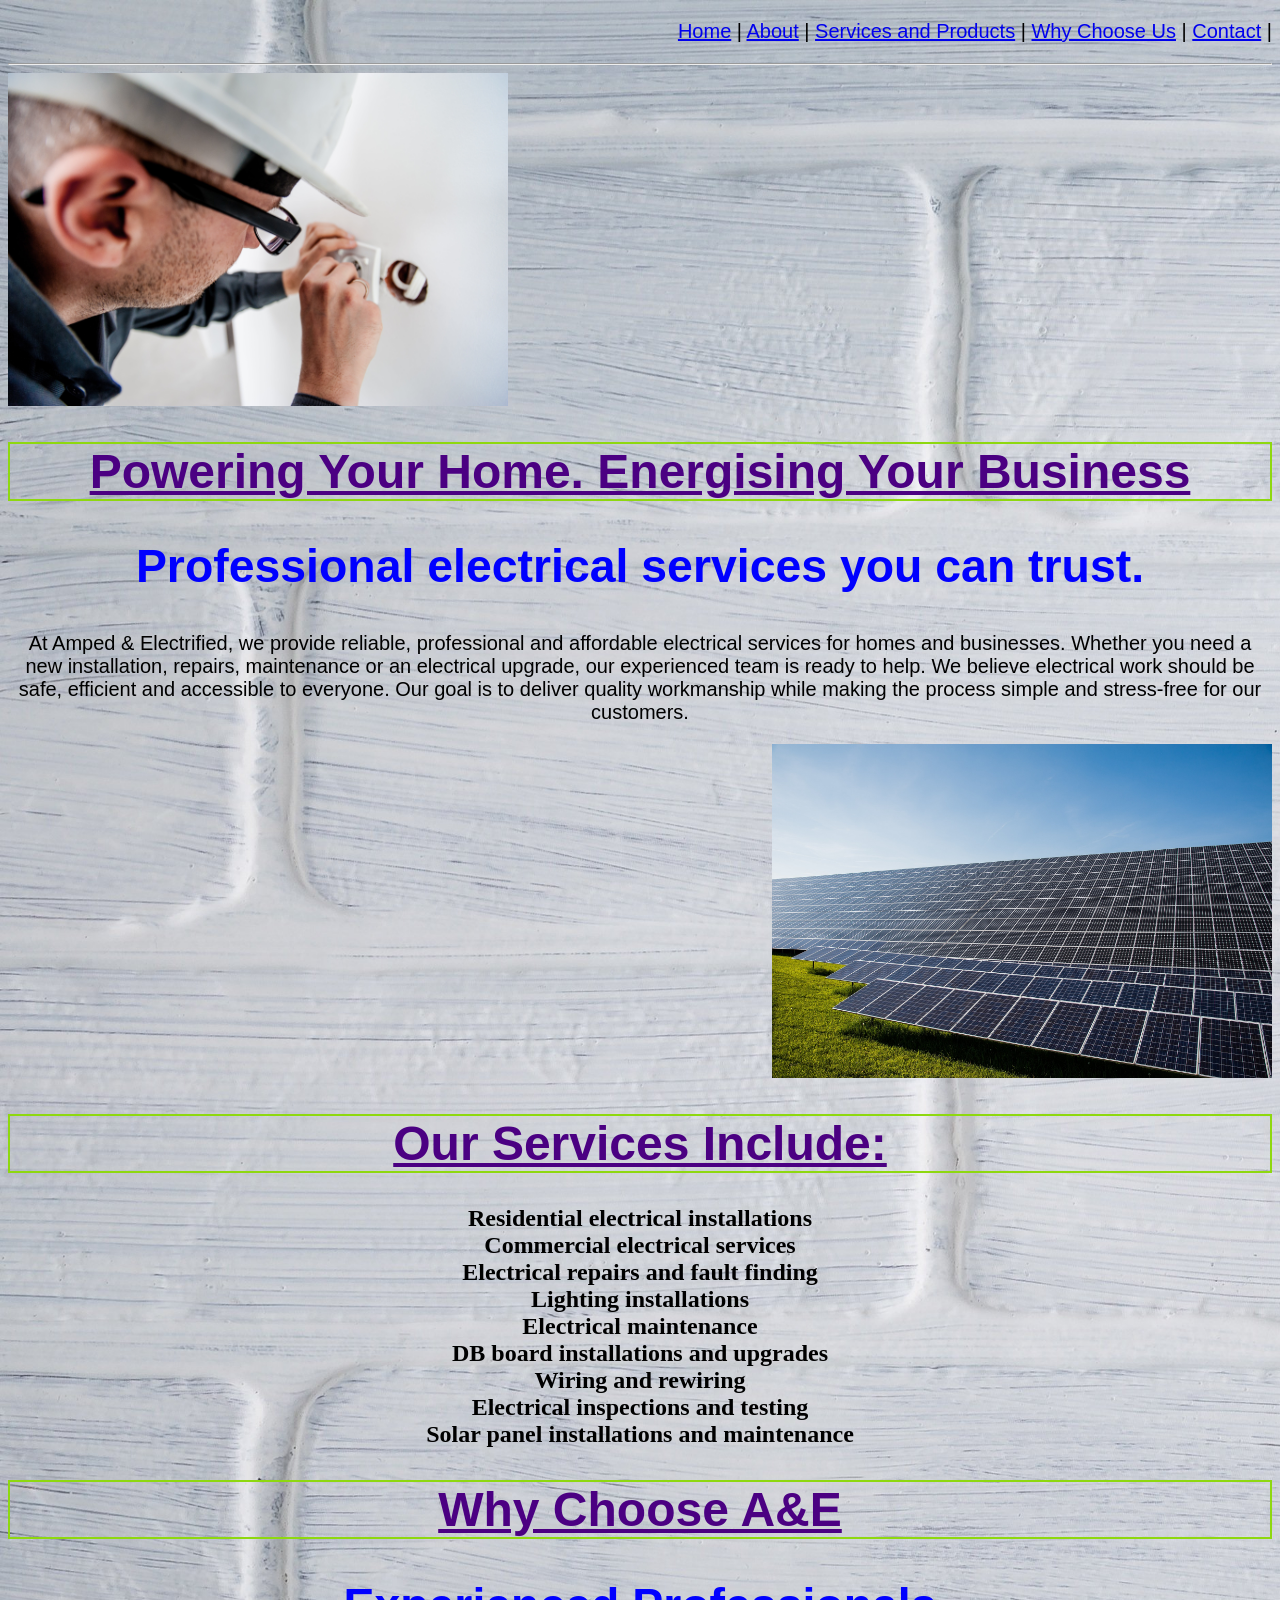
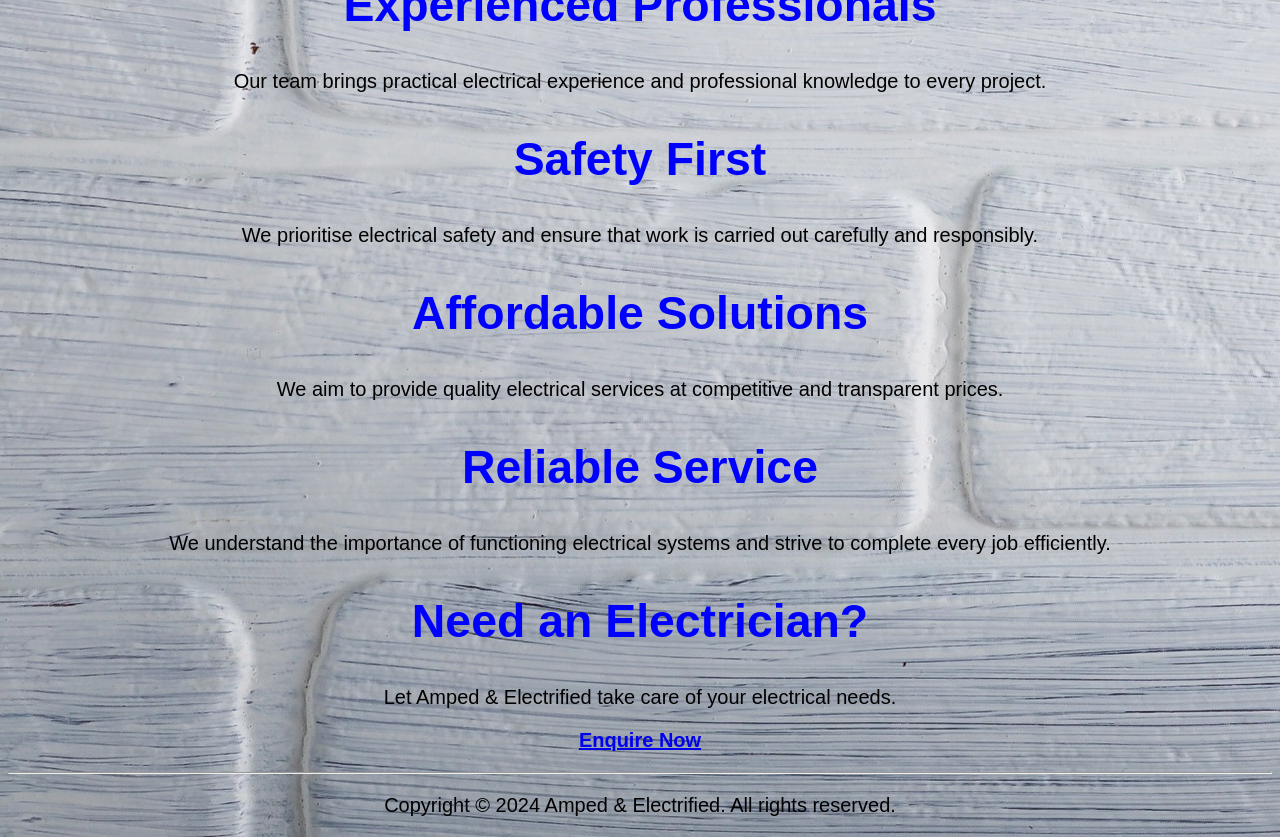
==== amped&electrified/index.html @ 7a233258 "adding css Added css to the website and edited most pages changing the layout by removing certain im" ====
<!DOCTYPE html>
<html>
<head>
    <meta charset="UTF-8">
    <meta name="viewport" content="width=device-width, initial-scale=1.0">
    <title>Homepage|Amped & Electrified</title>

    <link rel="stylesheet" href="css/style.css">
</head>
<body>

    
    
    <p align="right">
        <a class="nav" href="index.html">Home</a> | 
        <a class="nav" href="about.html">About</a> | 
        <a class="nav" href="services.html">Services and Products</a> | 
        <a class="nav" href="whychooseus.html">Why Choose Us</a>  |
        <a class="nav" href="contact.html">Contact</a>  |
        
    </p>

    <hr>

<div align="Left">
        <img src="images/jarmoluk-electrician-1080554.jpg" alt="jarmoluk-electrician-1080554" width="500" height="300">
    </div>

<main>

    <div align="center">
        <h1>Powering Your Home. Energising Your Business</h1>


        <h2>Professional electrical services you can trust.</h2>
        <p>At Amped & Electrified, we provide reliable, professional and affordable electrical services for homes and businesses. Whether you need a new installation, repairs, maintenance or an electrical upgrade, our experienced team is ready to help.

        We believe electrical work should be safe, efficient and accessible to everyone. Our goal is to deliver quality workmanship while making the process simple and stress-free for our customers.</p>


<div align="Right">
        <img src="images/Solar Panels.jpg" alt="Solar Panels" width="500" height="300">
    </div>


    <div align="center">
        <h1>Our Services Include:</h1>
        <ul>
            <li>Residential electrical installations</li>
            <li>Commercial electrical services</li>
            <li>Electrical repairs and fault finding</li>
            <li>Lighting installations</li>
            <li>Electrical maintenance</li>
            <li>DB board installations and upgrades</li>
            <li>Wiring and rewiring</li>
            <li>Electrical inspections and testing</li>
            <li>Solar panel installations and maintenance</li>
        </ul>
    </div>

<div align="Center">
    <h1>Why Choose A&E</h1>

        <h2>Experienced Professionals</h2>
        <p>Our team brings practical electrical experience and professional knowledge to every project.</p>

        <h2>Safety First</h2>
        <p>We prioritise electrical safety and ensure that work is carried out carefully and responsibly.</p>

        <h2>Affordable Solutions</h2>
        <p>We aim to provide quality electrical services at competitive and transparent prices.</p>

        <h2>Reliable Service</h2>
        <p>We understand the importance of functioning electrical systems and strive to complete every job efficiently.</p>

        <h2>Need an Electrician?</h2>
        <p>Let Amped & Electrified take care of your electrical needs.</p>
    
</div>
</main>






    <div align="center">
        <p><a href="contact.html"><b> Enquire Now </strong></b></a></p>
    </div>

    <hr>

</body>

<footer>
    <p align="center">Copyright &copy; 2024 Amped & Electrified. All rights reserved.</p>
</footer>
</html>
---- amped&electrified/css/style.css ----
.nav:hover {
    background-color: #f7f7f7;
    color: #080808d8;
    text-decoration: underline;
    font-family: 'Calibri', sans-serif;
}
.nav:active {
    background-color: #f62c2c;
    color: #080808d8;
    text-decoration: underline;
    font-family: 'Calibri', sans-serif;
}

h1 {
    color: indigo;
    text-align: center;
    font-size: clamp(2rem, 5vw, 3rem);
    font-family: 'Calibri', sans-serif;
    font-weight: bolder;
    text-decoration: underline;
    Border: 2px solid rgb(142, 216, 15);
}

H2 {
    color: blue;
    text-align: center;
    font-size: clamp(1.5rem, 3vw + 0.5rem, 3rem);
    font-family: 'Calibri', sans-serif;
}

p {
    color: black;
    font-size: 1.25rem;
    font-family: 'Calibri', sans-serif;
}

ul {
    list-style-type: none;
    margin: 0;
    padding: 0;
    overflow: hidden;
    font-size: clamp(1.25rem, 2.5vw, 1.5rem);
    color: black;
    font-weight: bold;
}

body {
     background-image: url('../images/daria-yakovleva-texture-2068283.jpg');
    background-repeat: no-repeat;
    background-size: cover;
}

form {
    padding: 20px;
    border-radius: 0.5px;
    box-shadow: 0 0 10px rgba(0, 0, 0, 0.1);
    width: 100%;
}

img {
    max-width: 100%;
    height: auto;
}
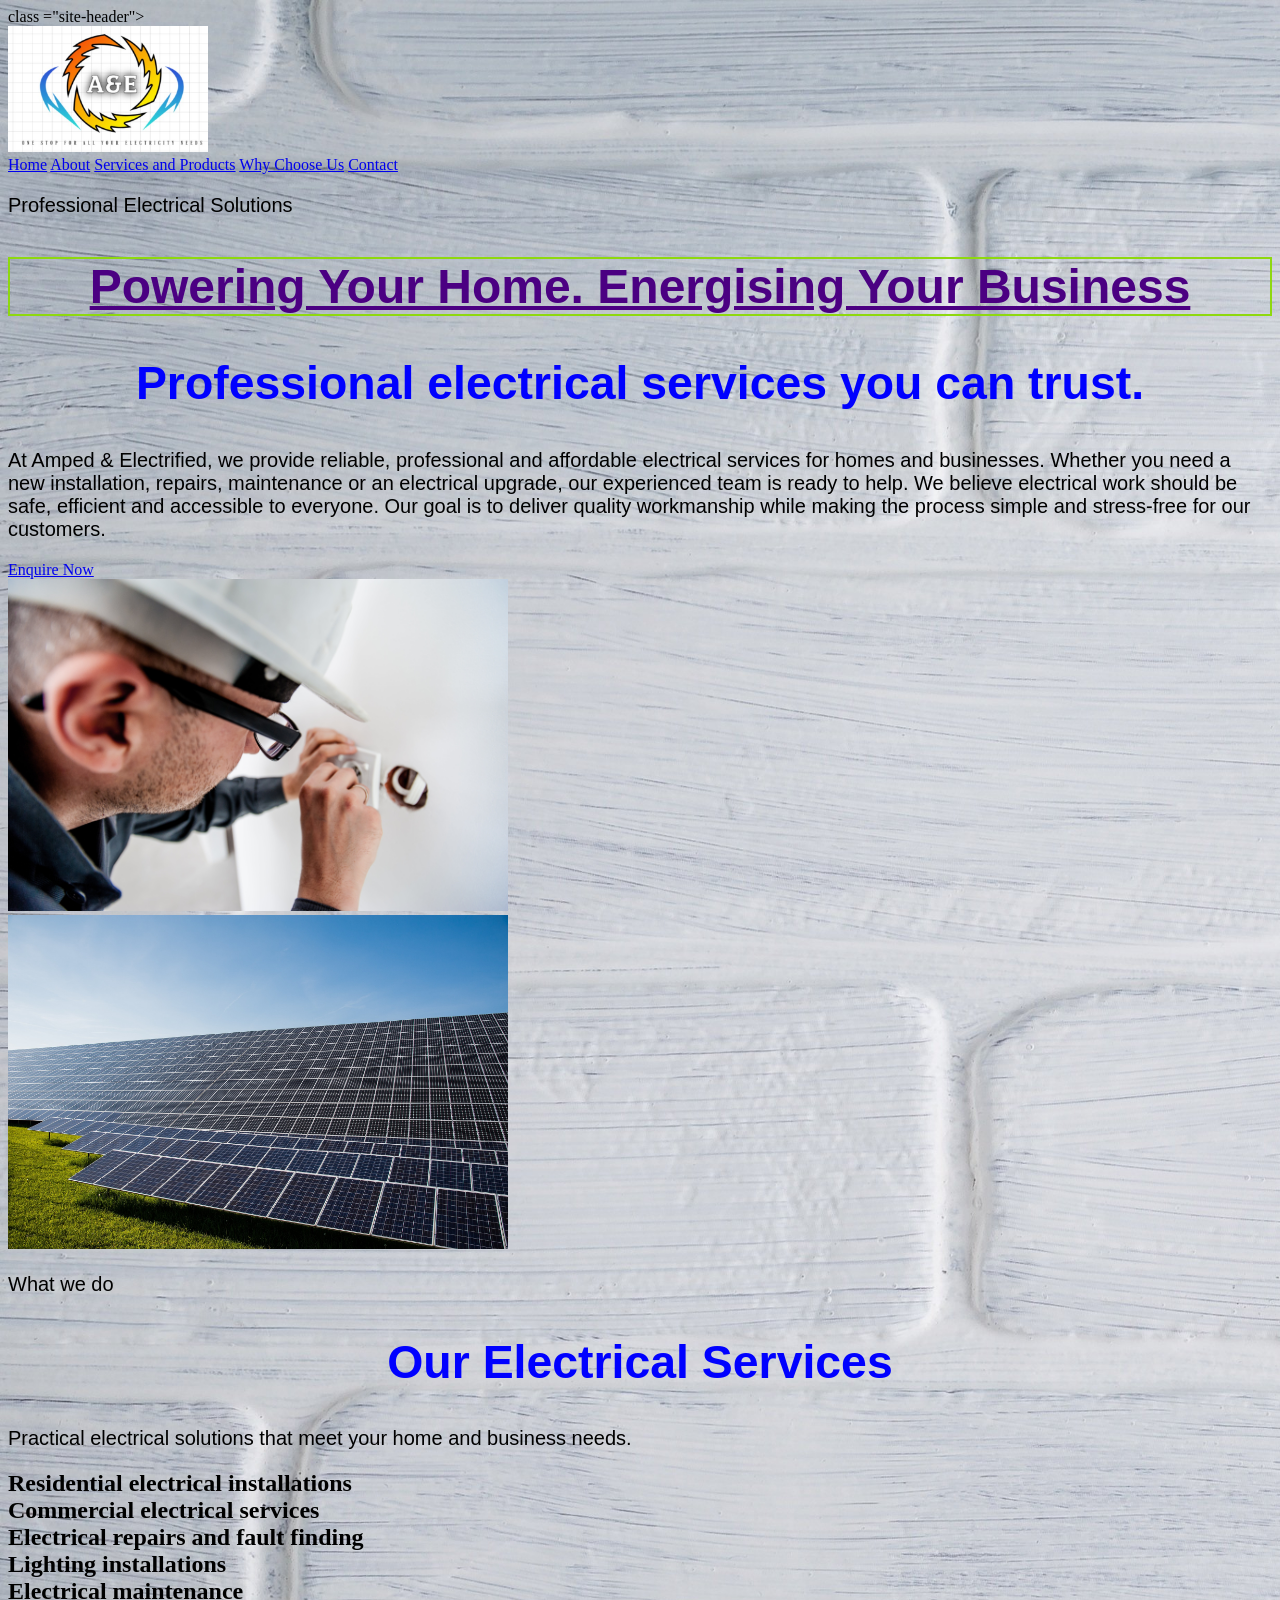
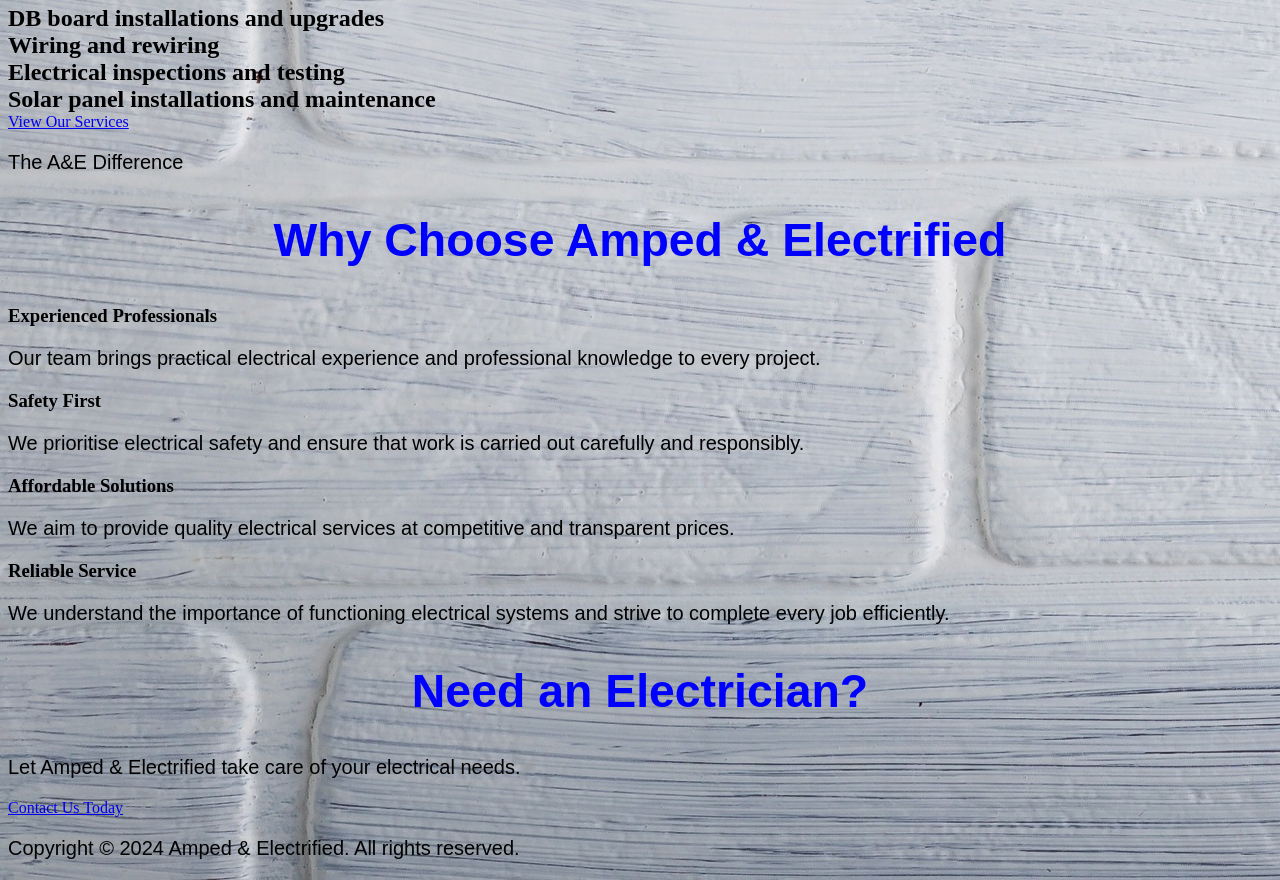
==== commit 87b2edf9: "Updated HTML code updating HTML code and adding css style codes to be used on external css" ====
--- a/amped&electrified/index.html
+++ b/amped&electrified/index.html
@@ -1,51 +1,81 @@
 <!DOCTYPE html>
 <html>
 <head>
-    <meta charset="UTF-8">
+    <meta charset="UTF-5">
     <meta name="viewport" content="width=device-width, initial-scale=1.0">
     <title>Homepage|Amped & Electrified</title>
 
+    <!-- This is the link to the CSS file that will style the website. Which allows us to control the appearance and layout of the HTML elements -->
     <link rel="stylesheet" href="css/style.css">
 </head>
 <body>
 
+
+<header> class ="site-header">
+    <div class=""container header-content">
     
-    
-    <p align="right">
-        <a class="nav" href="index.html">Home</a> | 
-        <a class="nav" href="about.html">About</a> | 
-        <a class="nav" href="services.html">Services and Products</a> | 
-        <a class="nav" href="whychooseus.html">Why Choose Us</a>  |
-        <a class="nav" href="contact.html">Contact</a>  |
-        
-    </p>
+    <a href="index.html" class="logo">
+        <img src="images/Logo.jpg" alt="Amped and Electrified Logo" width="200" height="100">
+    </a>
 
-    <hr>
+     <!-- This is the navigation bar, it will allow us to navigate the site with ease. This will help avoid confusion and prevent users from getting frustrated. -->
+<nav clas="main-nav" aria-label="Main Navigation">
+        <a href="index.html">Home</a>
+        <a href="about.html">About</a>
+        <a href="services.html">Services and Products</a>
+        <a href="whychooseus.html">Why Choose Us</a>
+        <a href="contact.html">Contact</a>
+</nav>
 
-<div align="Left">
-        <img src="images/jarmoluk-electrician-1080554.jpg" alt="jarmoluk-electrician-1080554" width="500" height="300">
-    </div>
+
+</div>
+</header>
 
 <main>
 
-    <div align="center">
-        <h1>Powering Your Home. Energising Your Business</h1>
+    <section class="hero">
+        <div class="container hero-content">
+
+            <div class="hero-text">
+                <p class="eyebrow">Professional Electrical Solutions</p>
+
+                <h1>Powering Your Home. Energising Your Business</h1>
+
+                <h2>Professional electrical services you can trust.</h2>
+
+                <p>At Amped & Electrified, we provide reliable, professional and affordable electrical services for homes and businesses. Whether you need a new installation, repairs, maintenance or an electrical upgrade, our experienced team is ready to help.
+                 We believe electrical work should be safe, efficient and accessible to everyone. Our goal is to deliver quality workmanship while making the process simple and stress-free for our customers.</p>
+                
+                <a href="contact.html" class="btn">Enquire Now</a>
+
+            </div>
+        
+            <div class="hero-image">
+            <img src="images/jarmoluk-electrician-1080554.jpg" alt="jarmoluk-electrician-1080554" width="500" height="300">
+            </div>
 
 
-        <h2>Professional electrical services you can trust.</h2>
-        <p>At Amped & Electrified, we provide reliable, professional and affordable electrical services for homes and businesses. Whether you need a new installation, repairs, maintenance or an electrical upgrade, our experienced team is ready to help.
+        </div>
 
-        We believe electrical work should be safe, efficient and accessible to everyone. Our goal is to deliver quality workmanship while making the process simple and stress-free for our customers.</p>
+    </section>
 
 
-<div align="Right">
+<section class="service-section">
+ <div class="container">
+
+
+    <div class="solar">
         <img src="images/Solar Panels.jpg" alt="Solar Panels" width="500" height="300">
     </div>
 
+    <div class="section-heading">
+        <p class="eyebrow">What we do</p>
+        <h2>Our Electrical Services</h2>
+        <p>Practical electrical solutions that meet your home and business needs.</p>
+    </div>
 
-    <div align="center">
-        <h1>Our Services Include:</h1>
-        <ul>
+
+        <ul class="service-grid">
             <li>Residential electrical installations</li>
             <li>Commercial electrical services</li>
             <li>Electrical repairs and fault finding</li>
@@ -56,43 +86,67 @@
             <li>Electrical inspections and testing</li>
             <li>Solar panel installations and maintenance</li>
         </ul>
+
+        <div class="section-action">
+            <a href="services.html" class="btn">View Our Services</a>
+        </div>
+    
+ </div>
+</section>
+
+<section class="why-us-section">
+    <div class="container">
+        
+        <div class="section-heading">
+            <p class="eyebrow">The A&E Difference</p>
+            <h2>Why Choose Amped & Electrified</h2>
+        </div>
+
+        <div class="benefits-card">
+
+            <article class="benefit-card">
+                <h3>Experienced Professionals</h3>
+                <p>Our team brings practical electrical experience and professional knowledge to every project.</p>
+            </article>
+
+            <article class="benefit-card">
+                <h3>Safety First</h3>
+                <p>We prioritise electrical safety and ensure that work is carried out carefully and responsibly.</p>
+            </article>
+
+            <article class="benefit-card">
+                <h3>Affordable Solutions</h3>
+                <p>We aim to provide quality electrical services at competitive and transparent prices.</p> 
+            </article>
+
+            <article class="benefit-card">
+                <h3>Reliable Service</h3>
+                <p>We understand the importance of functioning electrical systems and strive to complete every job efficiently.</p>
+            </article>
+
+        </div>
+    </div>
+</section>
+
+<!--The inquiry button allows users to easily contact us based on the overview they have seen on the Index page-->
+<section class="cta-section">
+    <div class="container">
+        <h2>Need an Electrician?</h2>
+        <p>Let Amped & Electrified take care of your electrical needs.</p>
+        <a href="contact.html" class="btn btn-light">Contact Us Today</a>
+    </div>
+</section>
+
+</main>
+
+<footer class="site-footer">
+    <div class="container">
+        <p>Copyright &copy; 2024 Amped & Electrified. All rights reserved.</p>
     </div>
 
-<div align="Center">
-    <h1>Why Choose A&E</h1>
+</footer>
 
-        <h2>Experienced Professionals</h2>
-        <p>Our team brings practical electrical experience and professional knowledge to every project.</p>
-
-        <h2>Safety First</h2>
-        <p>We prioritise electrical safety and ensure that work is carried out carefully and responsibly.</p>
-
-        <h2>Affordable Solutions</h2>
-        <p>We aim to provide quality electrical services at competitive and transparent prices.</p>
-
-        <h2>Reliable Service</h2>
-        <p>We understand the importance of functioning electrical systems and strive to complete every job efficiently.</p>
-
-        <h2>Need an Electrician?</h2>
-        <p>Let Amped & Electrified take care of your electrical needs.</p>
-    
-</div>
-</main>
+</body>
+</html>
 
 
-
-
-
-
-    <div align="center">
-        <p><a href="contact.html"><b> Enquire Now </strong></b></a></p>
-    </div>
-
-    <hr>
-
-</body>
-
-<footer>
-    <p align="center">Copyright &copy; 2024 Amped & Electrified. All rights reserved.</p>
-</footer>
-</html>
--- a/amped&electrified/css/style.css
+++ b/amped&electrified/css/style.css
@@ -50,14 +50,72 @@
     background-size: cover;
 }
 
-form {
-    padding: 20px;
-    border-radius: 0.5px;
-    box-shadow: 0 0 10px rgba(0, 0, 0, 0.1);
-    width: 100%;
-}
-
 img {
     max-width: 100%;
     height: auto;
-}+}
+
+form {
+    Border-Radius: 10px;
+    padding: 20px;
+    box-shadow: 0 0 10px rgba(0, 0, 0, 0.1);
+    width: 100%;
+    max-width: 500px;
+    margin: 0 auto;
+    box-sizing: border-box;
+}
+
+label {display: block;}
+
+input[type="text"], select {
+    width: 100%;
+    padding: 10px;
+    margin: 5px 0 20px 0;
+    display: inline-block;
+    border: 1px solid #ccc;
+    border-radius: 4px;
+    box-sizing: border-box;
+}
+
+input[type="email"],
+input[type="tel"],select {
+  width: 100%;
+  padding: 10px;
+  margin: 5px 0 20px 0;
+  display: inline-block;
+  border: 1px solid #ccc;
+  border-radius: 4px;
+  box-sizing: border-box;
+}
+
+input[type="Message"],select {
+  width: 100%;
+  padding: 10px;
+  margin: 5px 0 20px 0;
+  display: inline-block;
+  border: 1px solid #ccc;
+  border-radius: 4px;
+  box-sizing: border-box;
+}
+
+textarea {
+    width: 100%;
+    height: 150px;
+    padding: 10px;
+    box-sizing: border-box;
+}
+
+input[type="submit"] {
+    width: 100%;
+    background-color: #4CAF50;
+    color: white;
+    padding: 14px 20px;
+    margin: 8px 0;
+    border: none;
+    border-radius: 4px;
+    cursor: pointer;
+}
+
+input[type="submit"]:hover {
+    background-color: #45a049;
+}
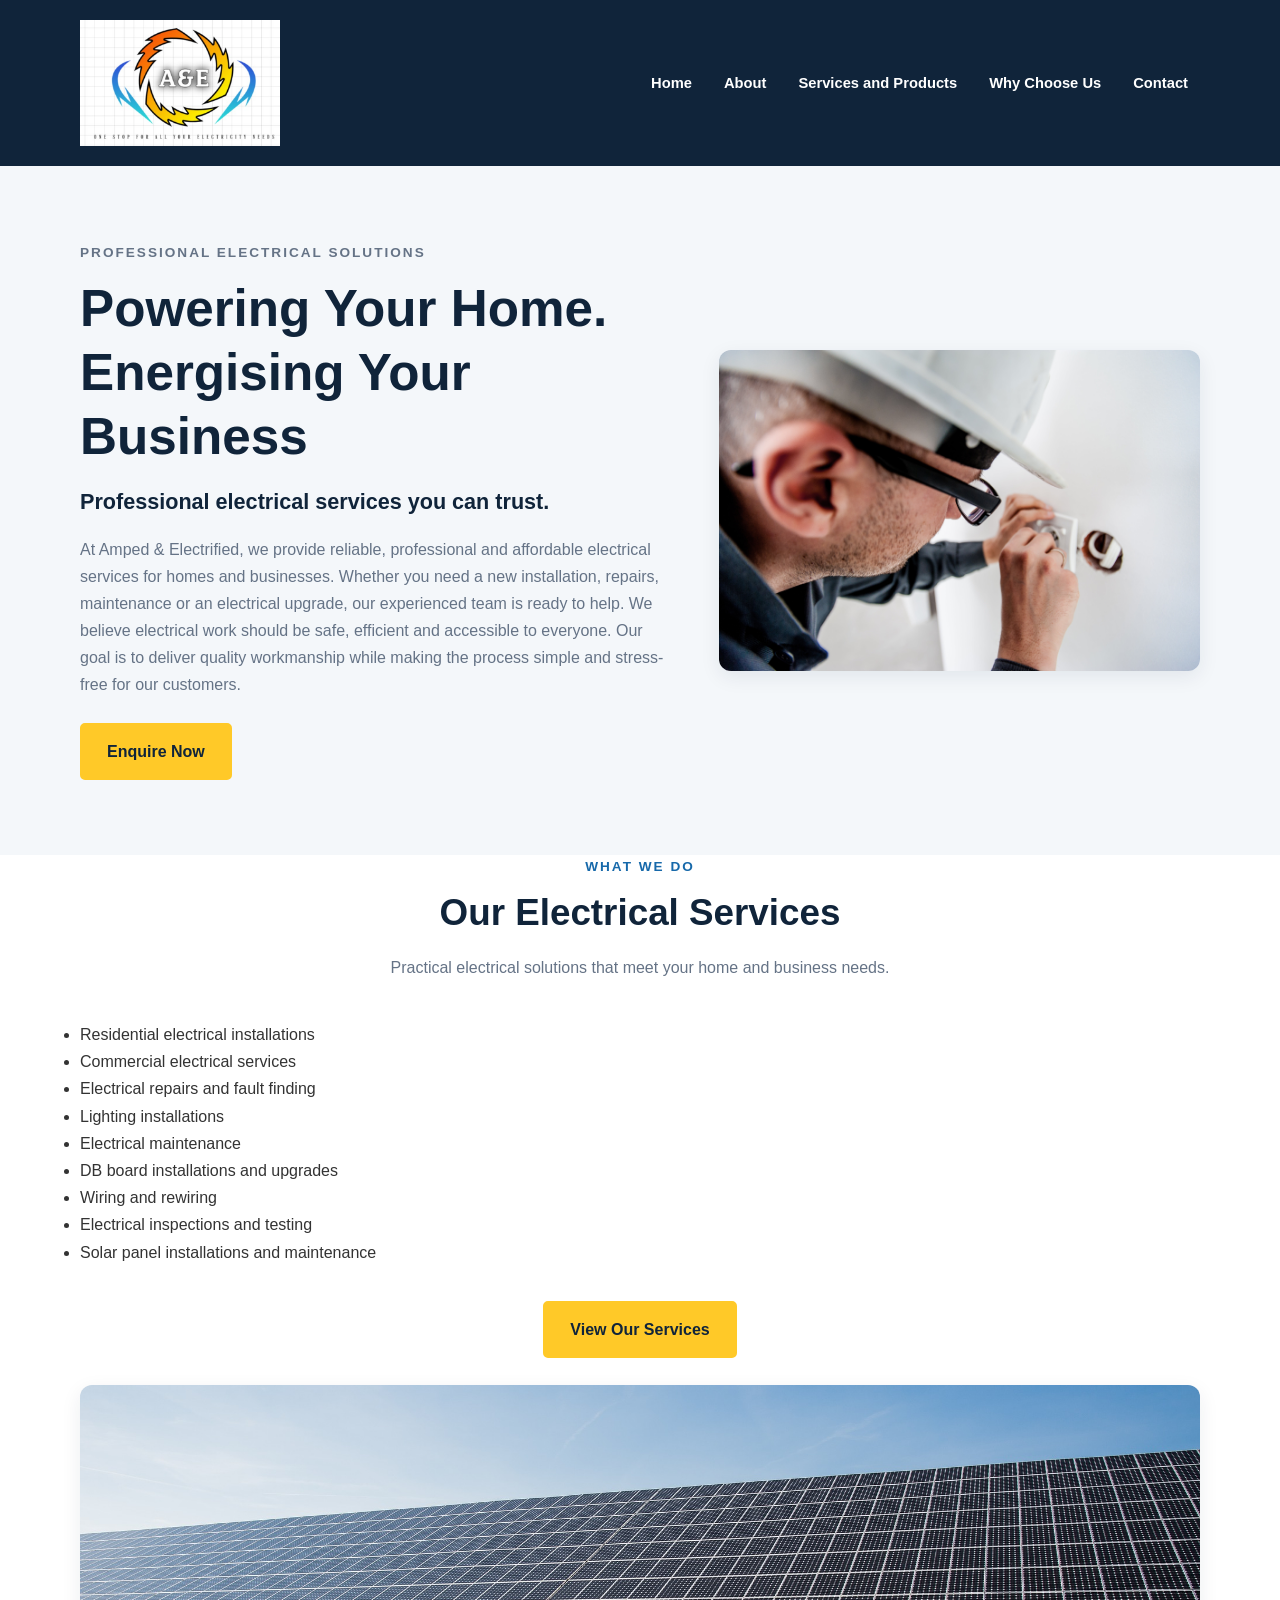
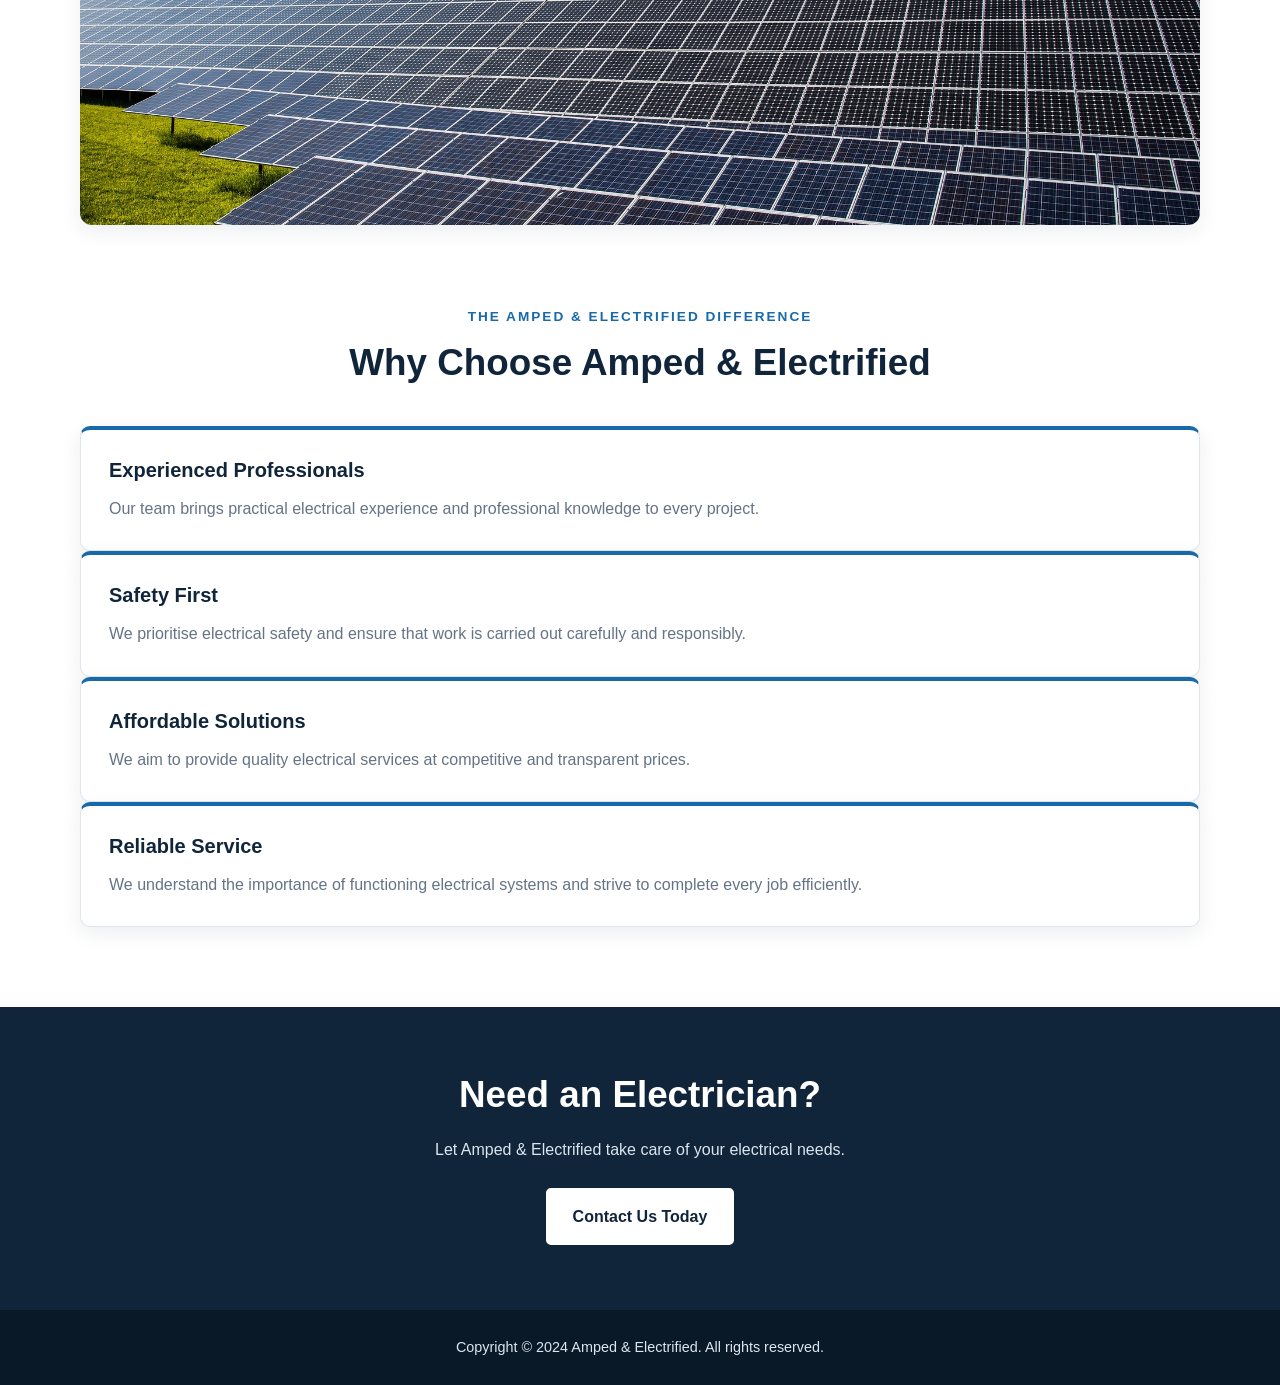
==== commit 4b0f3993: "updating html and css Adding structure and adding more html and css codes" ====
--- a/amped&electrified/index.html
+++ b/amped&electrified/index.html
@@ -11,15 +11,15 @@
 <body>
 
 
-<header> class ="site-header">
-    <div class=""container header-content">
+<header class ="site-header">
+    <div class="container header-content">
     
     <a href="index.html" class="logo">
         <img src="images/Logo.jpg" alt="Amped and Electrified Logo" width="200" height="100">
     </a>
 
      <!-- This is the navigation bar, it will allow us to navigate the site with ease. This will help avoid confusion and prevent users from getting frustrated. -->
-<nav clas="main-nav" aria-label="Main Navigation">
+<nav class="main-nav" aria-label="Main Navigation">
         <a href="index.html">Home</a>
         <a href="about.html">About</a>
         <a href="services.html">Services and Products</a>
@@ -64,9 +64,7 @@
  <div class="container">
 
 
-    <div class="solar">
-        <img src="images/Solar Panels.jpg" alt="Solar Panels" width="500" height="300">
-    </div>
+   
 
     <div class="section-heading">
         <p class="eyebrow">What we do</p>
@@ -90,6 +88,12 @@
         <div class="section-action">
             <a href="services.html" class="btn">View Our Services</a>
         </div>
+
+        <br>
+
+    <div class="hero-image">
+        <img src="images/Solar Panels.jpg" alt="Solar Panels" width="500" height="300">
+    </div>
     
  </div>
 </section>
@@ -98,7 +102,7 @@
     <div class="container">
         
         <div class="section-heading">
-            <p class="eyebrow">The A&E Difference</p>
+            <p class="eyebrow">The Amped & Electrified Difference</p>
             <h2>Why Choose Amped & Electrified</h2>
         </div>
 
--- a/amped&electrified/css/style.css
+++ b/amped&electrified/css/style.css
@@ -1,121 +1,466 @@
-.nav:hover {
-    background-color: #f7f7f7;
-    color: #080808d8;
-    text-decoration: underline;
-    font-family: 'Calibri', sans-serif;
-}
-.nav:active {
-    background-color: #f62c2c;
-    color: #080808d8;
-    text-decoration: underline;
-    font-family: 'Calibri', sans-serif;
-}
-
-h1 {
-    color: indigo;
-    text-align: center;
-    font-size: clamp(2rem, 5vw, 3rem);
-    font-family: 'Calibri', sans-serif;
-    font-weight: bolder;
-    text-decoration: underline;
-    Border: 2px solid rgb(142, 216, 15);
-}
-
-H2 {
-    color: blue;
-    text-align: center;
-    font-size: clamp(1.5rem, 3vw + 0.5rem, 3rem);
-    font-family: 'Calibri', sans-serif;
-}
-
-p {
-    color: black;
-    font-size: 1.25rem;
-    font-family: 'Calibri', sans-serif;
-}
-
-ul {
-    list-style-type: none;
+
+/* 1. Global Styles */
+:root {
+    --primary-color: #10243a;
+    --secondary-color: #1769aa;
+    --accent-color: #ffc928;
+    --light-color: #f4f7fa;
+    --white-color: #ffffff;
+    --text-color: #333333;
+    --muted-color: #657386;
+    --border-color: #e0e6ed;
+    --shadow: 0 6px 20px rgba(16, 36, 58, 0.08);
+}
+
+* {
     margin: 0;
     padding: 0;
-    overflow: hidden;
-    font-size: clamp(1.25rem, 2.5vw, 1.5rem);
-    color: black;
-    font-weight: bold;
+    box-sizing: border-box;
+}
+
+html {
+    scroll-behavior: smooth;
 }
 
 body {
-     background-image: url('../images/daria-yakovleva-texture-2068283.jpg');
-    background-repeat: no-repeat;
-    background-size: cover;
+    font-family: Arial, Helvetica, sans-serif;
+    line-height: 1.7;
+    color: var(--text-color);
+    background-color: var(--white-color);
 }
 
 img {
+    display: block;
     max-width: 100%;
     height: auto;
 }
 
-form {
-    Border-Radius: 10px;
-    padding: 20px;
-    box-shadow: 0 0 10px rgba(0, 0, 0, 0.1);
+a {
+    text-decoration: none;
+}
+
+p {
+    margin-bottom: 16px;
+}
+
+h1,
+h2,
+h3 {
+    line-height: 1.25;
+    color: var(--primary-color);
+}
+
+h1 {
+    font-size: clamp(2.2rem, 4vw, 3.5rem);
+    margin-bottom: 20px;
+}
+
+h2 {
+    font-size: clamp(1.7rem, 3vw, 2.3rem);
+    margin-bottom: 18px;
+}
+
+h3 {
+    font-size: 1.25rem;
+    margin-bottom: 12px;
+}
+
+.container {
+    width: min(1120px, 90%);
+    margin: 0 auto;
+}
+
+/* 2. Website Header */
+.site-header {
+    background-color: var(--primary-color);
+    padding: 20px 0;
+    position: relative;
+    z-index: 10;
+}
+
+.header-content {
+    display: flex;
+    align-items: center;
+    justify-content: space-between;
+    gap: 25px;
+    flex-wrap: wrap;
+}
+
+.logo {
+    color: var(--white-color);
+    font-size: 1.6rem;
+    font-weight: 800;
+    letter-spacing: -0.5px;
+}
+
+.logo span {
+    color: var(--accent-color);
+}
+
+/* 3. Navigation */
+.main-nav {
+    display: flex;
+    align-items: center;
+    justify-content: flex-end;
+    gap: 8px;
+    flex-wrap: wrap;
+}
+
+.main-nav a {
+    color: var(--white-color);
+    font-size: 0.92rem;
+    font-weight: 600;
+    padding: 10px 12px;
+    border-radius: 5px;
+    transition: background-color 0.25s ease,
+                color 0.25s ease;
+}
+
+.main-nav a:hover,
+.main-nav a:focus-visible,
+.main-nav a.active {
+    color: var(--primary-color);
+    background-color: var(--accent-color);
+}
+
+/* 4. Buttons */
+.btn {
+    display: inline-block;
+    background-color: var(--accent-color);
+    color: var(--primary-color);
+    padding: 13px 25px;
+    border: 2px solid var(--accent-color);
+    border-radius: 5px;
+    font-size: 1rem;
+    font-weight: 700;
+    text-align: center;
+    transition: background-color 0.25s ease,
+                color 0.25s ease,
+                transform 0.25s ease;
+}
+
+.btn:hover,
+.btn:focus-visible {
+    background-color: transparent;
+    color: var(--primary-color);
+    transform: translateY(-2px);
+}
+
+.btn-secondary {
+    background-color: var(--secondary-color);
+    border-color: var(--secondary-color);
+    color: var(--white-color);
+}
+
+.btn-secondary:hover,
+.btn-secondary:focus-visible {
+    background-color: var(--primary-color);
+    border-color: var(--primary-color);
+    color: var(--white-color);
+}
+
+.btn-light {
+    background-color: var(--white-color);
+    border-color: var(--white-color);
+    color: var(--primary-color);
+}
+
+.btn-light:hover,
+.btn-light:focus-visible {
+    background-color: transparent;
+    color: var(--white-color);
+}
+
+/* 5. Hero Section */
+.hero {
+    background-color: var(--light-color);
+    padding: 75px 0;
+}
+
+.hero-content {
+    display: grid;
+    grid-template-columns: 1.1fr 0.9fr;
+    align-items: center;
+    gap: 50px;
+}
+
+.eyebrow {
+    color: var(--secondary-color);
+    font-size: 0.85rem;
+    font-weight: 800;
+    text-transform: uppercase;
+    letter-spacing: 2px;
+    margin-bottom: 12px;
+}
+
+.hero-text h2 {
+    font-size: 1.35rem;
+    margin-bottom: 20px;
+}
+
+.hero-text p {
+    color: var(--muted-color);
+}
+
+.hero-text .btn {
+    margin-top: 8px;
+}
+
+.hero-image img {
     width: 100%;
-    max-width: 500px;
-    margin: 0 auto;
-    box-sizing: border-box;
-}
-
-label {display: block;}
-
-input[type="text"], select {
+    min-height: 300px;
+    max-height: 440px;
+    object-fit: cover;
+    border-radius: 12px;
+    box-shadow: var(--shadow);
+}
+
+/* 6. Solar Section */
+.solar-section {
+    padding: 80px 0;
+}
+
+.solar-content {
+    display: grid;
+    grid-template-columns: 1fr 1fr;
+    align-items: center;
+    gap: 55px;
+}
+
+.solar-image img {
     width: 100%;
-    padding: 10px;
-    margin: 5px 0 20px 0;
-    display: inline-block;
-    border: 1px solid #ccc;
-    border-radius: 4px;
-    box-sizing: border-box;
-}
-
-input[type="email"],
-input[type="tel"],select {
-  width: 100%;
-  padding: 10px;
-  margin: 5px 0 20px 0;
-  display: inline-block;
-  border: 1px solid #ccc;
-  border-radius: 4px;
-  box-sizing: border-box;
-}
-
-input[type="Message"],select {
-  width: 100%;
-  padding: 10px;
-  margin: 5px 0 20px 0;
-  display: inline-block;
-  border: 1px solid #ccc;
-  border-radius: 4px;
-  box-sizing: border-box;
-}
-
-textarea {
-    width: 100%;
-    height: 150px;
-    padding: 10px;
-    box-sizing: border-box;
-}
-
-input[type="submit"] {
-    width: 100%;
-    background-color: #4CAF50;
-    color: white;
-    padding: 14px 20px;
-    margin: 8px 0;
-    border: none;
-    border-radius: 4px;
-    cursor: pointer;
-}
-
-input[type="submit"]:hover {
-    background-color: #45a049;
-}
+    height: 350px;
+    object-fit: cover;
+    border-radius: 12px;
+}
+
+.solar-text p {
+    color: var(--muted-color);
+}
+
+.solar-text .btn {
+    margin-top: 8px;
+}
+
+/* 7. Services Section */
+.services-section {
+    background-color: var(--light-color);
+    padding: 80px 0;
+}
+
+.section-heading {
+    max-width: 700px;
+    margin: 0 auto 40px;
+    text-align: center;
+}
+
+.section-heading > p:last-child {
+    color: var(--muted-color);
+}
+
+.services-grid {
+    display: grid;
+    grid-template-columns: repeat(3, minmax(0, 1fr));
+    gap: 18px;
+    list-style: none;
+}
+
+.services-grid li {
+    background-color: var(--white-color);
+    border: 1px solid var(--border-color);
+    border-left: 4px solid var(--secondary-color);
+    padding: 22px;
+    border-radius: 7px;
+    font-weight: 600;
+    box-shadow: var(--shadow);
+    transition: transform 0.25s ease,
+                border-color 0.25s ease;
+}
+
+.services-grid li:hover {
+    transform: translateY(-4px);
+    border-left-color: var(--accent-color);
+}
+
+.section-action {
+    margin-top: 35px;
+    text-align: center;
+}
+
+/* 8. Why Choose Us Section */
+.why-us-section {
+    padding: 80px 0;
+}
+
+.benefits-grid {
+    display: grid;
+    grid-template-columns: repeat(2, minmax(0, 1fr));
+    gap: 24px;
+}
+
+.benefit-card {
+    padding: 28px;
+    border: 1px solid var(--border-color);
+    border-radius: 10px;
+    background-color: var(--white-color);
+    box-shadow: var(--shadow);
+    border-top: 4px solid var(--secondary-color);
+    transition: transform 0.25s ease;
+}
+
+.benefit-card:hover {
+    transform: translateY(-4px);
+}
+
+.benefit-card p {
+    color: var(--muted-color);
+    margin-bottom: 0;
+}
+
+/* 9. Call to Action */
+.cta-section {
+    background-color: var(--primary-color);
+    color: var(--white-color);
+    padding: 65px 0;
+    text-align: center;
+}
+
+.cta-section h2 {
+    color: var(--white-color);
+}
+
+.cta-section p {
+    color: #dce5ef;
+    margin-bottom: 25px;
+}
+
+/* 10. Footer */
+.site-footer {
+    background-color: #0a1928;
+    color: #dce5ef;
+    text-align: center;
+    padding: 25px 0;
+}
+
+.site-footer p {
+    margin-bottom: 0;
+    font-size: 0.9rem;
+}
+
+/* 11. Keyboard Accessibility */
+a:focus-visible {
+    outline: 3px solid var(--secondary-color);
+    outline-offset: 4px;
+}
+
+/* 12. Tablet Layout */
+@media (max-width: 900px) {
+    .header-content {
+        flex-direction: column;
+        text-align: center;
+    }
+
+    .main-nav {
+        justify-content: center;
+    }
+
+    .hero-content,
+    .solar-content {
+        grid-template-columns: 1fr;
+        gap: 35px;
+    }
+
+    .hero-text {
+        text-align: center;
+    }
+
+    .hero-image {
+        max-width: 650px;
+        width: 100%;
+        margin: 0 auto;
+    }
+
+    .solar-image {
+        order: 2;
+    }
+
+    .solar-text {
+        text-align: center;
+    }
+
+    .services-grid {
+        grid-template-columns: repeat(2, minmax(0, 1fr));
+    }
+}
+
+/* 13. Mobile Layout */
+@media (max-width: 600px) {
+    .container {
+        width: 92%;
+    }
+
+    .site-header {
+        padding: 18px 0;
+    }
+
+    .logo {
+        font-size: 1.4rem;
+    }
+
+    .main-nav {
+        gap: 5px;
+    }
+
+    .main-nav a {
+        font-size: 0.85rem;
+        padding: 8px 9px;
+    }
+
+    .hero,
+    .solar-section,
+    .services-section,
+    .why-us-section {
+        padding: 50px 0;
+    }
+
+    .hero-image img {
+        min-height: 220px;
+    }
+
+    .solar-image img {
+        height: 240px;
+    }
+
+    .services-grid,
+    .benefits-grid {
+        grid-template-columns: 1fr;
+    }
+
+    .services-grid li,
+    .benefit-card {
+        padding: 20px;
+    }
+
+    .cta-section {
+        padding: 50px 0;
+    }
+
+    .btn {
+        max-width: 100%;
+    }
+}
+
+/* 14. Reduced Motion Preference */
+@media (prefers-reduced-motion: reduce) {
+    html {
+        scroll-behavior: auto;
+    }
+
+    *,
+    *::before,
+    *::after {
+        transition-duration: 0.01ms !important;
+        animation-duration: 0.01ms !important;
+        animation-iteration-count: 1 !important;
+    }
+}
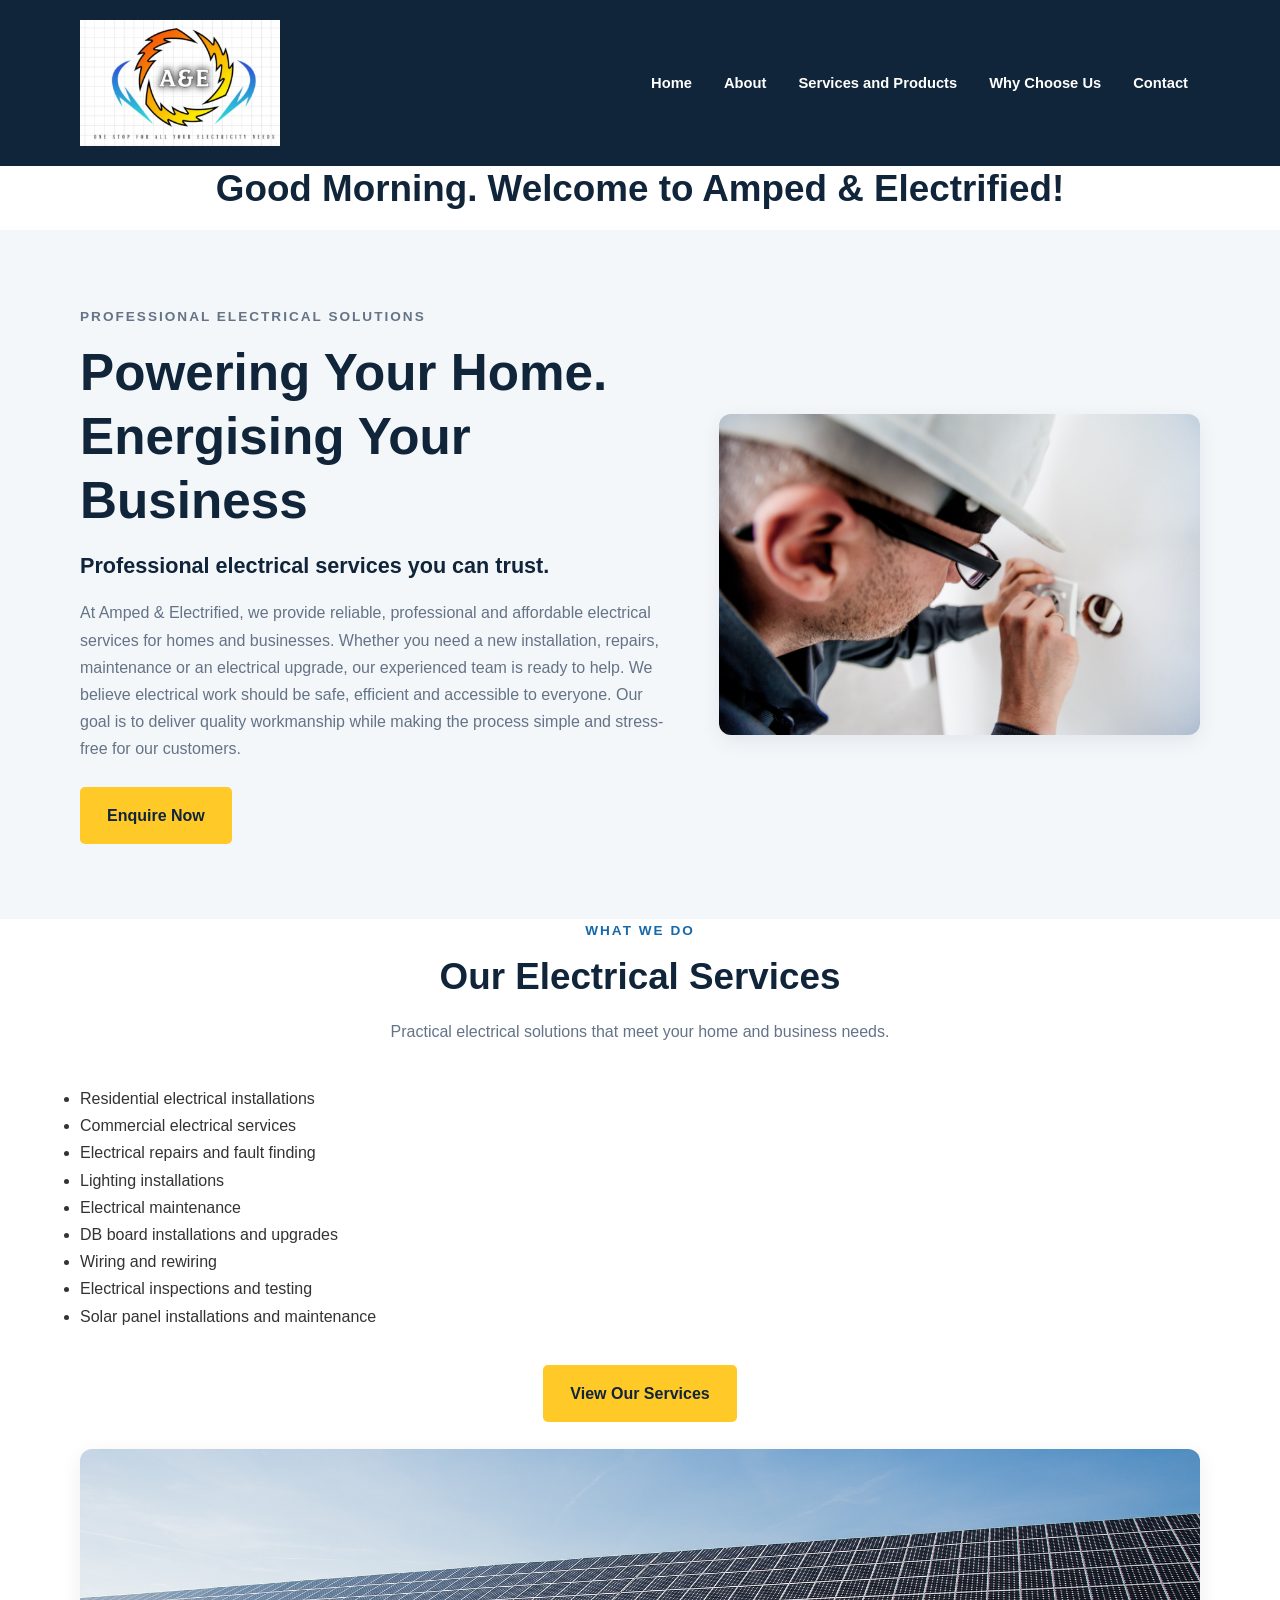
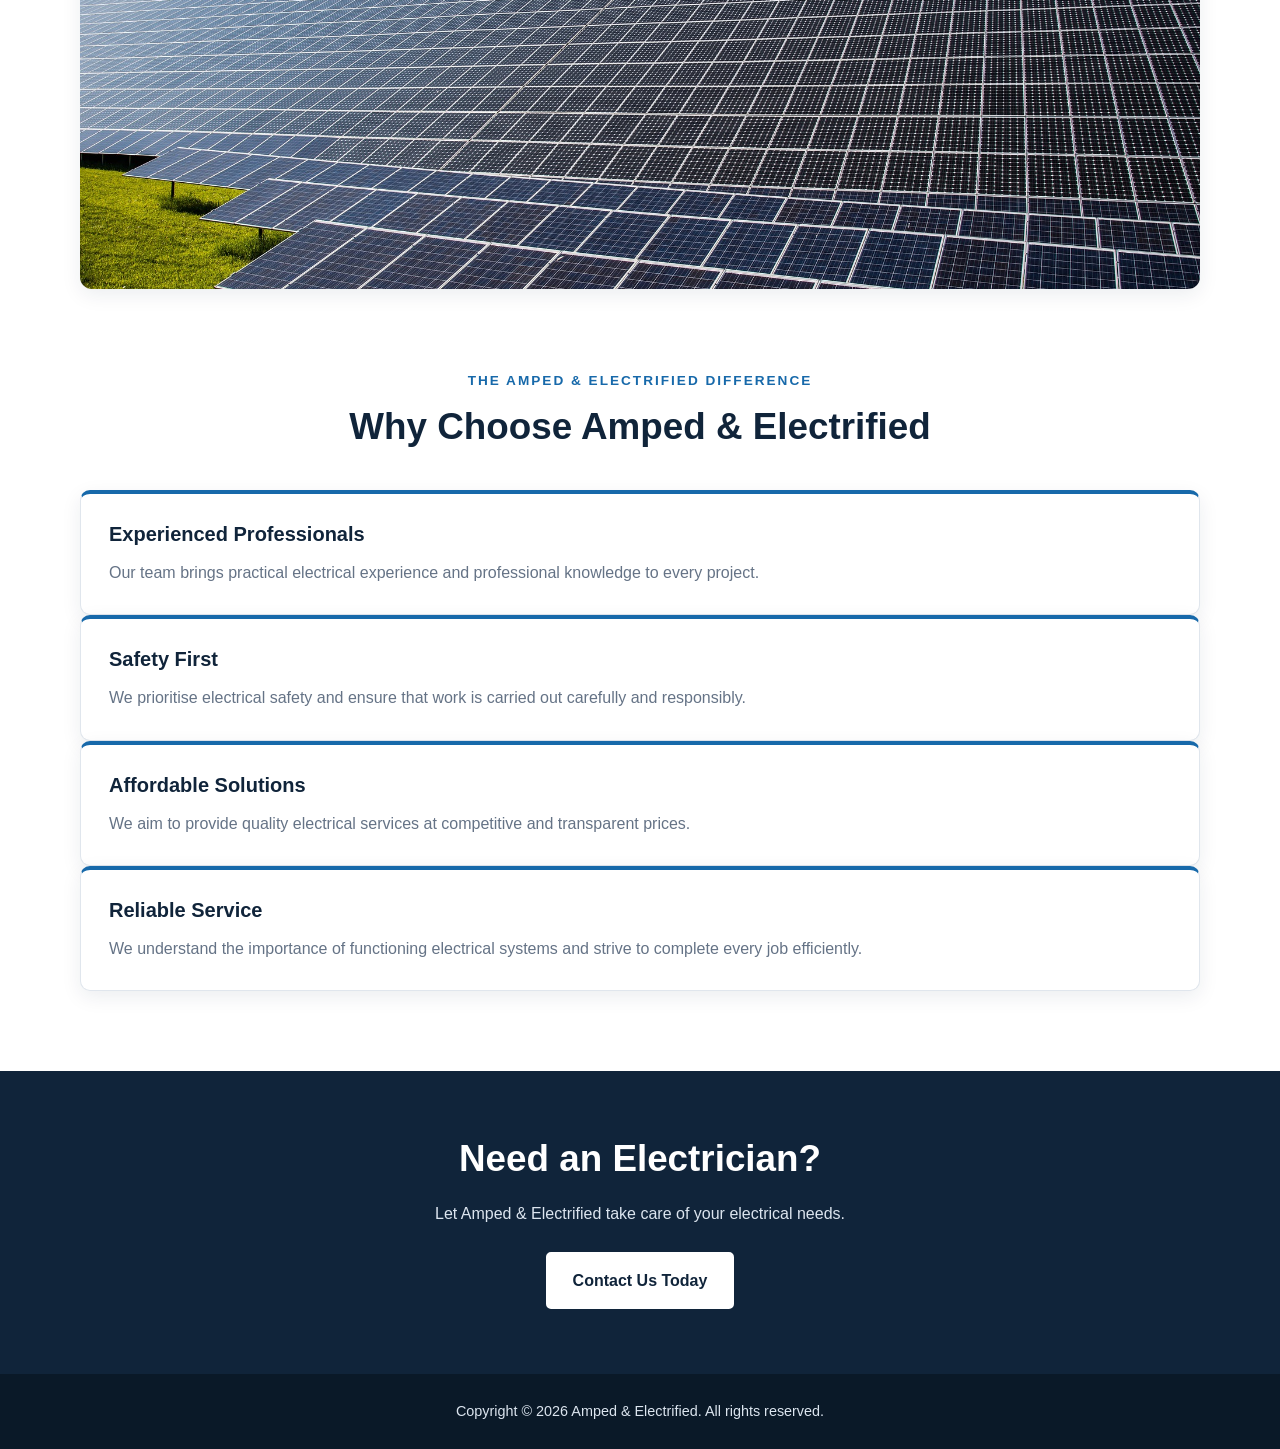
==== commit 93fdbd9a: "Linking java script on all pages Editing and adding java to html" ====
--- a/amped&electrified/index.html
+++ b/amped&electrified/index.html
@@ -1,12 +1,13 @@
 <!DOCTYPE html>
 <html>
 <head>
-    <meta charset="UTF-5">
+    <meta charset="UTF-8">
     <meta name="viewport" content="width=device-width, initial-scale=1.0">
     <title>Homepage|Amped & Electrified</title>
 
     <!-- This is the link to the CSS file that will style the website. Which allows us to control the appearance and layout of the HTML elements -->
     <link rel="stylesheet" href="css/style.css">
+    <script src="js/script.js"></script>
 </head>
 <body>
 
@@ -19,7 +20,7 @@
     </a>
 
      <!-- This is the navigation bar, it will allow us to navigate the site with ease. This will help avoid confusion and prevent users from getting frustrated. -->
-<nav class="main-nav" aria-label="Main Navigation">
+<nav class="main-nav" id="main-navigation" aria-label="Main Navigation">
         <a href="index.html">Home</a>
         <a href="about.html">About</a>
         <a href="services.html">Services and Products</a>
@@ -33,11 +34,18 @@
 
 <main>
 
+    <div align="center">
+        <h2 id="welcome-message" class="Welcome-message">
+                     Welcome to Amped &amp; Electrified!
+        </h2>
+    </div>
+
     <section class="hero">
         <div class="container hero-content">
 
             <div class="hero-text">
                 <p class="eyebrow">Professional Electrical Solutions</p>
+                
 
                 <h1>Powering Your Home. Energising Your Business</h1>
 
@@ -51,7 +59,7 @@
             </div>
         
             <div class="hero-image">
-            <img src="images/jarmoluk-electrician-1080554.jpg" alt="jarmoluk-electrician-1080554" width="500" height="300">
+            <img src="images/Plug.jpg" alt="Plug" width="500" height="300">
             </div>
 
 
@@ -145,7 +153,7 @@
 
 <footer class="site-footer">
     <div class="container">
-        <p>Copyright &copy; 2024 Amped & Electrified. All rights reserved.</p>
+        <p>Copyright &copy; <span id="current-year">2026</span> Amped & Electrified. All rights reserved.</p>
     </div>
 
 </footer>
--- a/amped&electrified/css/style.css
+++ b/amped&electrified/css/style.css
@@ -227,11 +227,11 @@
     gap: 55px;
 }
 
-.solar-image img {
-    width: 100%;
-    height: 350px;
-    object-fit: cover;
-    border-radius: 12px;
+.solar-img {
+    display: inline-block;
+    vertical-align: middle;
+    margin-right: 15px;
+    width: 350px;
 }
 
 .solar-text p {
@@ -347,6 +347,148 @@
     font-size: 0.9rem;
 }
 
+/* Request a Quote section */
+.form-intro {
+    max-width: 750px;
+    margin: 0 auto 35px;
+    text-align: center;
+}
+
+.form-intro h1 {
+    margin-bottom: 15px;
+}
+
+.form-intro p {
+    color: var(--muted);
+    line-height: 1.7;
+}
+
+/* Form container */
+.quote-form-container {
+    max-width: 850px;
+    margin: 0 auto;
+}
+
+.contact-form {
+    padding: 35px;
+    background: var(--light-color);
+    border: 1px solid var(--border);
+    border-radius: 12px;
+    box-shadow: var(--shadow);
+}
+
+.contact-form h2 {
+    margin-bottom: 25px;
+}
+
+/* Two-column form layout */
+.form-grid {
+    display: grid;
+    grid-template-columns: repeat(2, minmax(0, 1fr));
+    gap: 22px;
+}
+
+.form-group {
+    display: flex;
+    flex-direction: column;
+    min-width: 0;
+}
+
+.form-full {
+    grid-column: 1 / -1;
+}
+
+/* Form labels */
+.contact-form label {
+    margin-bottom: 8px;
+    font-weight: 700;
+    color: var(--primary);
+}
+
+.contact-form label span,
+.form-note span {
+    color: #c62828;
+}
+
+/* Input fields, dropdown and message box */
+.contact-form input,
+.contact-form select,
+.contact-form textarea {
+    width: 100%;
+    padding: 13px 14px;
+    border: 1px solid #cbd5df;
+    border-radius: 6px;
+    background-color: #f9fbfd;
+    color: var(--text);
+    font: inherit;
+    font-size: 0.95rem;
+    box-sizing: border-box;
+    transition: border-color 0.2s ease,
+                box-shadow 0.2s ease;
+}
+
+.contact-form input,
+.contact-form select {
+    min-height: 48px;
+}
+
+.contact-form textarea {
+    min-height: 150px;
+    resize: vertical;
+}
+
+.contact-form input:focus,
+.contact-form select:focus,
+.contact-form textarea:focus {
+    outline: none;
+    border-color: var(--secondary);
+    background-color: var(--white);
+    box-shadow: 0 0 0 3px rgba(23, 105, 170, 0.15);
+}
+
+/* Required-field note */
+.form-note {
+    margin: 20px 0;
+    color: var(--muted);
+    font-size: 0.9rem;
+}
+
+/* Submit button */
+.contact-form .form-submit {
+    width: 100%;
+    min-height: 50px;
+    font: inherit;
+    font-weight: 700;
+    cursor: pointer;
+}
+
+.contact-form .form-submit:hover {
+    background-color: var(--secondary);
+    color: var(--white);
+}
+
+/* Responsive design for mobile devices */
+@media (max-width: 600px) {
+    .contact-form {
+        padding: 22px;
+    }
+
+    .form-grid {
+        grid-template-columns: 1fr;
+        gap: 18px;
+    }
+
+    .form-full {
+        grid-column: auto;
+    }
+
+    .contact-form input,
+    .contact-form select,
+    .contact-form textarea {
+        font-size: 16px;
+    }
+}
+
 /* 11. Keyboard Accessibility */
 a:focus-visible {
     outline: 3px solid var(--secondary-color);
@@ -391,6 +533,13 @@
     .services-grid {
         grid-template-columns: repeat(2, minmax(0, 1fr));
     }
+}
+
+form {
+    padding: 20px;
+    border-radius: 0.5px;
+    box-shadow: 0 0 10px rgba(0, 0, 0, 0.1);
+    width: 100%;
 }
 
 /* 13. Mobile Layout */
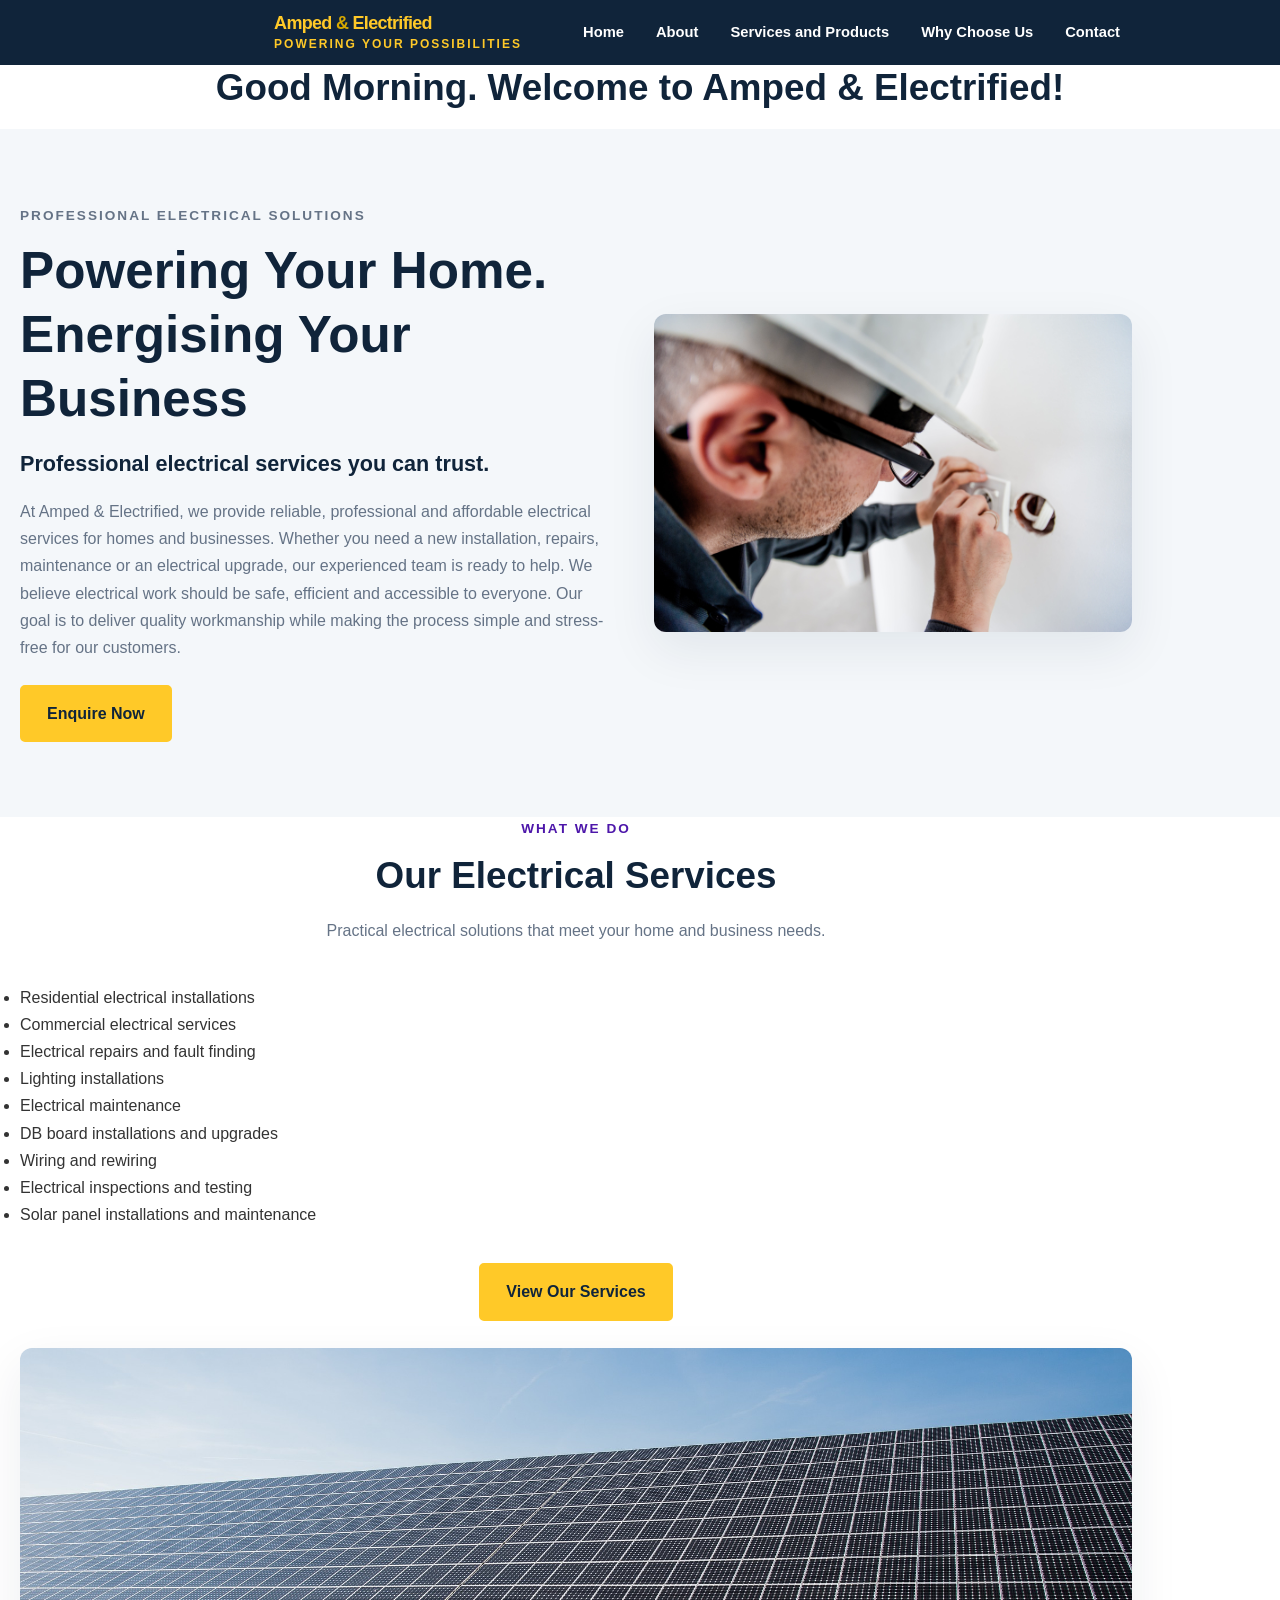
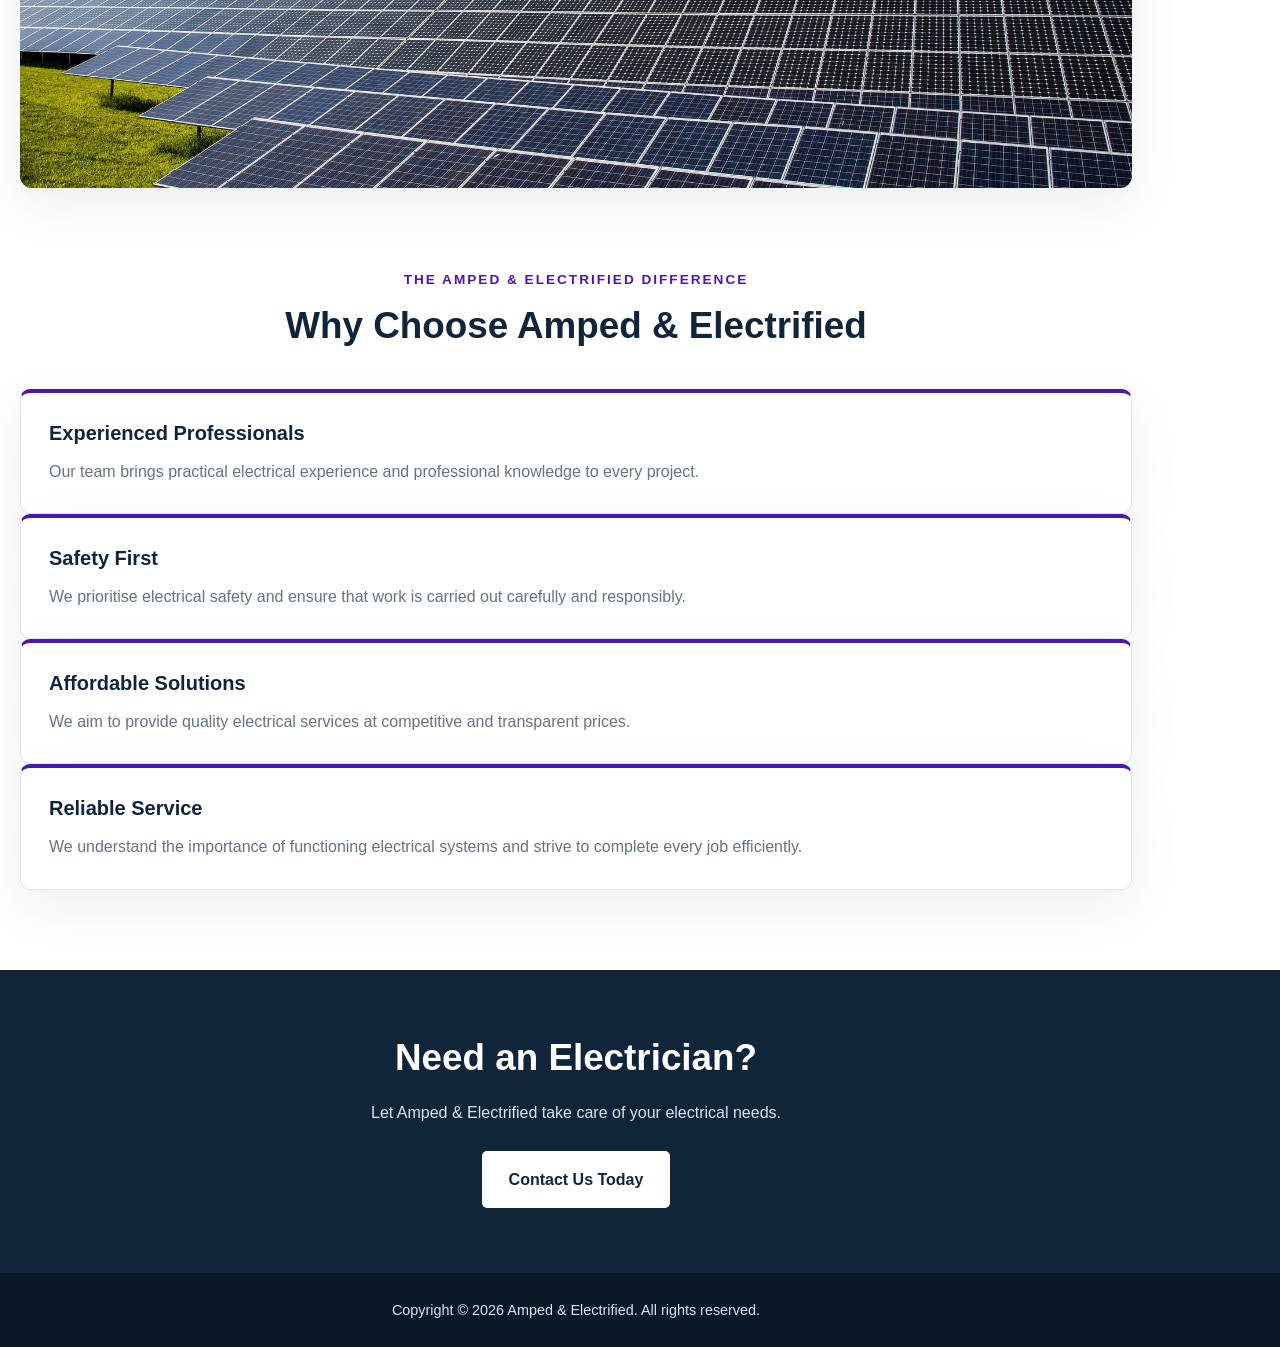
==== commit c74ae5a1: "updating css and html Updating the css and html code by removing logo and improving fluidness" ====
--- a/amped&electrified/index.html
+++ b/amped&electrified/index.html
@@ -7,20 +7,20 @@
 
     <!-- This is the link to the CSS file that will style the website. Which allows us to control the appearance and layout of the HTML elements -->
     <link rel="stylesheet" href="css/style.css">
-    <script src="js/script.js"></script>
+    <script src="https://code.jquery.com/jquery-3.7.1.min.js" defer></script>
+    <script src="js/script.js" defer></script>
 </head>
 <body>
 
-
 <header class ="site-header">
-    <div class="container header-content">
-    
+    <div class="container header-inner">
+    <a class="brand" href="index.html" aria-label="Amped and Electrified home"></a>
     <a href="index.html" class="logo">
-        <img src="images/Logo.jpg" alt="Amped and Electrified Logo" width="200" height="100">
+        <span class="brand-text">Amped <span>&amp;</span> Electrified<small>POWERING YOUR POSSIBILITIES</small></span>
     </a>
 
      <!-- This is the navigation bar, it will allow us to navigate the site with ease. This will help avoid confusion and prevent users from getting frustrated. -->
-<nav class="main-nav" id="main-navigation" aria-label="Main Navigation">
+<nav class="main-nav" aria-label="Main Navigation">
         <a href="index.html">Home</a>
         <a href="about.html">About</a>
         <a href="services.html">Services and Products</a>
@@ -39,6 +39,7 @@
                      Welcome to Amped &amp; Electrified!
         </h2>
     </div>
+
 
     <section class="hero">
         <div class="container hero-content">
--- a/amped&electrified/css/style.css
+++ b/amped&electrified/css/style.css
@@ -1,15 +1,16 @@
-
-/* 1. Global Styles */
+@import url('https://fonts.googleapis.com/css2?family=Scope+One&display=swap');
+
+/* Global Styles */
 :root {
     --primary-color: #10243a;
-    --secondary-color: #1769aa;
+    --secondary-color: #4d17aa;
     --accent-color: #ffc928;
     --light-color: #f4f7fa;
     --white-color: #ffffff;
     --text-color: #333333;
     --muted-color: #657386;
     --border-color: #e0e6ed;
-    --shadow: 0 6px 20px rgba(16, 36, 58, 0.08);
+    --shadow: 0 18px 50px rgba(16, 36, 58, 0.08);
 }
 
 * {
@@ -66,21 +67,26 @@
 }
 
 .container {
-    width: min(1120px, 90%);
-    margin: 0 auto;
+    width: 90%;
+    max-width: none;
+    padding: 0 20px;
 }
 
 /* 2. Website Header */
 .site-header {
     background-color: var(--primary-color);
-    padding: 20px 0;
+    padding: 10px 0;
     position: relative;
     z-index: 10;
-}
+    top: 0; z-index: 100;
+    backdrop-filter: blur(14px);
+
+}
+
 
 .header-content {
     display: flex;
-    align-items: center;
+    align-items: left;
     justify-content: space-between;
     gap: 25px;
     flex-wrap: wrap;
@@ -100,7 +106,7 @@
 /* 3. Navigation */
 .main-nav {
     display: flex;
-    align-items: center;
+    align-items: right;
     justify-content: flex-end;
     gap: 8px;
     flex-wrap: wrap;
@@ -612,4 +618,87 @@
         animation-duration: 0.01ms !important;
         animation-iteration-count: 1 !important;
     }
-}+}
+
+
+/* JavaScript welcome message */
+.welcome-message {
+    margin: 12px 0;
+    color: var(--secondary);
+    font-weight: 700;
+}
+
+/* Mobile menu button */
+.menu-toggle {
+    display: none;
+    padding: 10px 16px;
+    border: none;
+    border-radius: 5px;
+    background: var(--secondary);
+    color: #ffffff;
+    font: inherit;
+    cursor: pointer;
+}
+
+
+.field-error {
+    display: block;
+    color: #c62828;
+    font-size: 0.875rem;
+    margin-top: 6px;
+}
+
+.contact-form input:invalid:not(:placeholder-shown) {
+    border-color: #c62828;
+}
+
+.contact-form input:valid {
+    border-color: #2e7d32;
+}
+
+/*logo and brand*/
+.brand { 
+    display: grid; 
+    align-items: left; 
+    gap: 11px; 
+    min-width: 205px;
+}
+
+.brand-logo { 
+    width: 45px; 
+    height: 45px; 
+    object-fit: contain;
+}
+
+.brand-text { 
+    display: block; 
+    font-family: "Manrope" sans-serif; 
+    font-size: 18px; 
+    font-weight: 800; 
+    line-height: 1.15; 
+    letter-spacing: -.7px;
+}
+
+.brand-text > span { 
+    color: #d6a800;
+}
+
+.brand-text small { 
+    display: block; 
+    margin-top: 5px; 
+    font-family: "DM Sans", sans-serif; 
+    font-size: 12px; 
+    letter-spacing: 2px; 
+    font-weight: 700; 
+    color: var(--muted);
+}
+
+.header-inner { 
+    min-height: 0px; 
+    display: flex; 
+    align-items: center; 
+    justify-content: space-between; 
+    gap: 28px;
+}
+
+
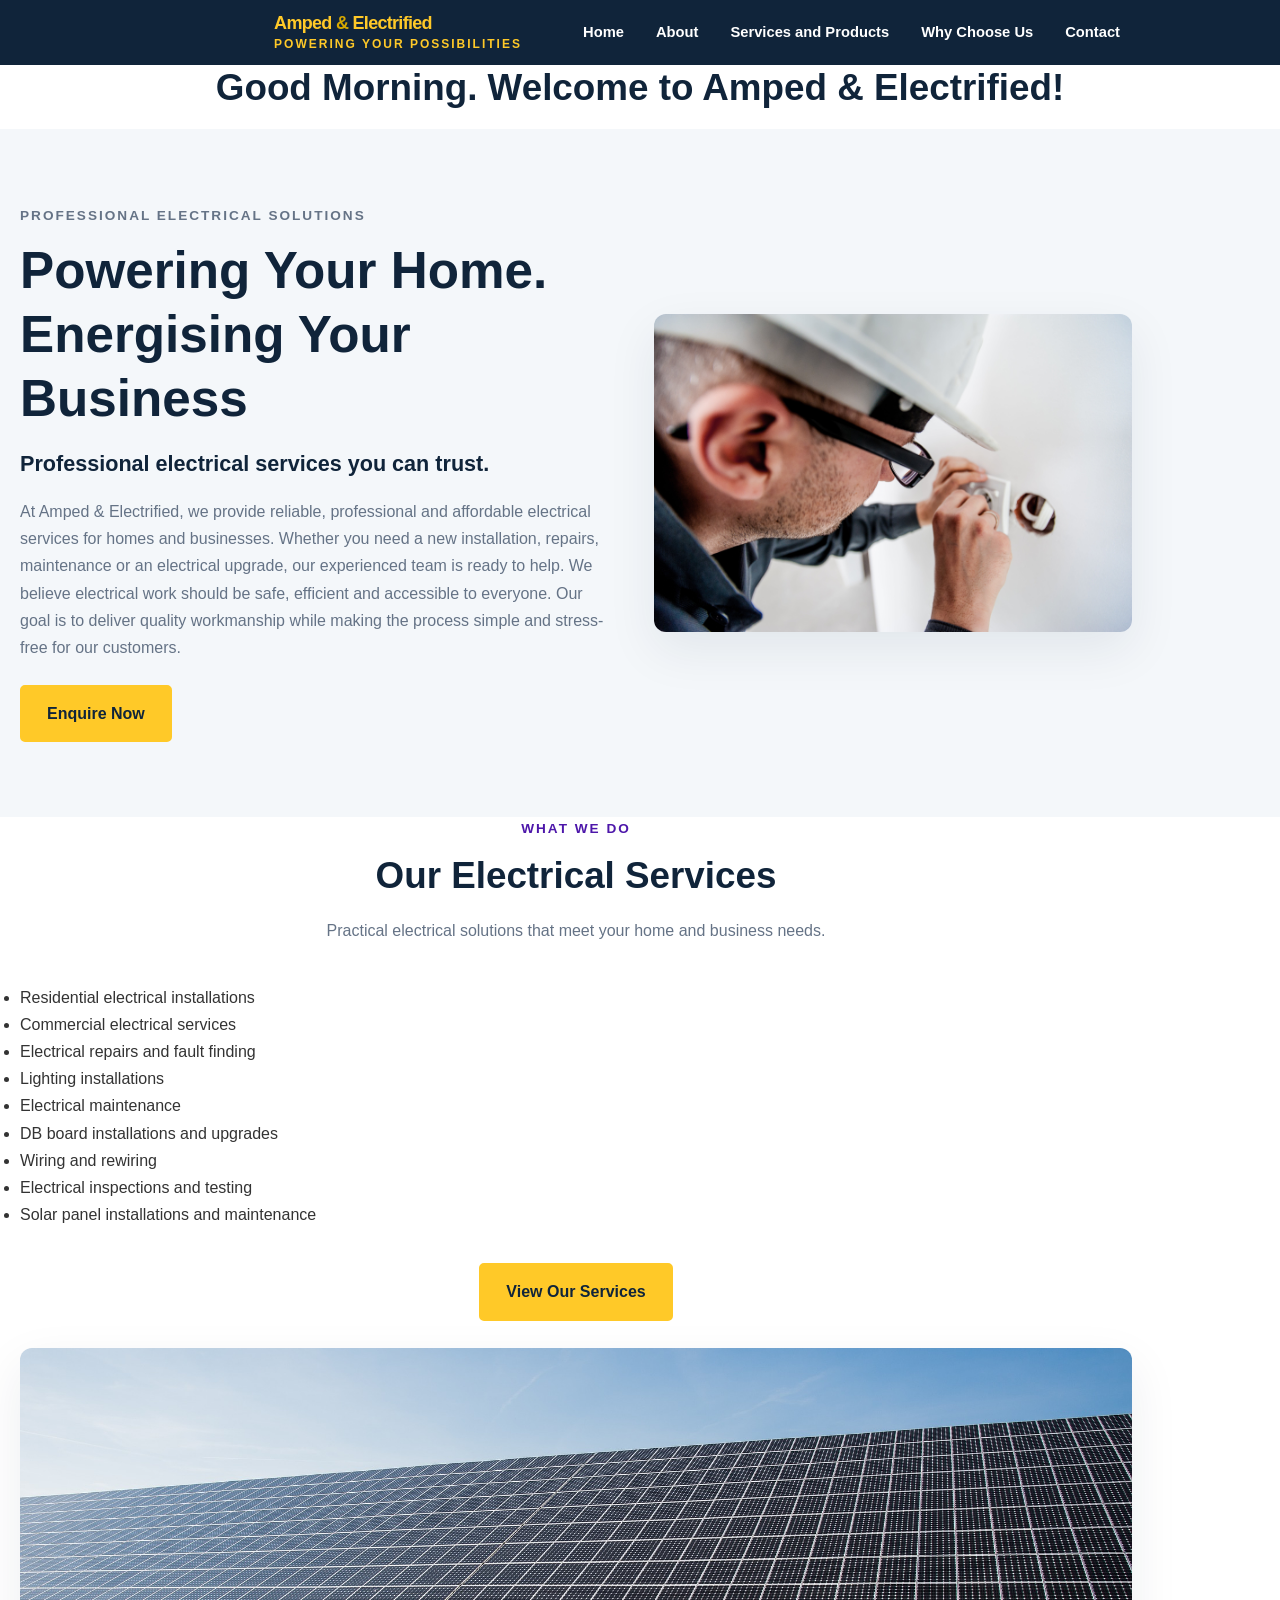
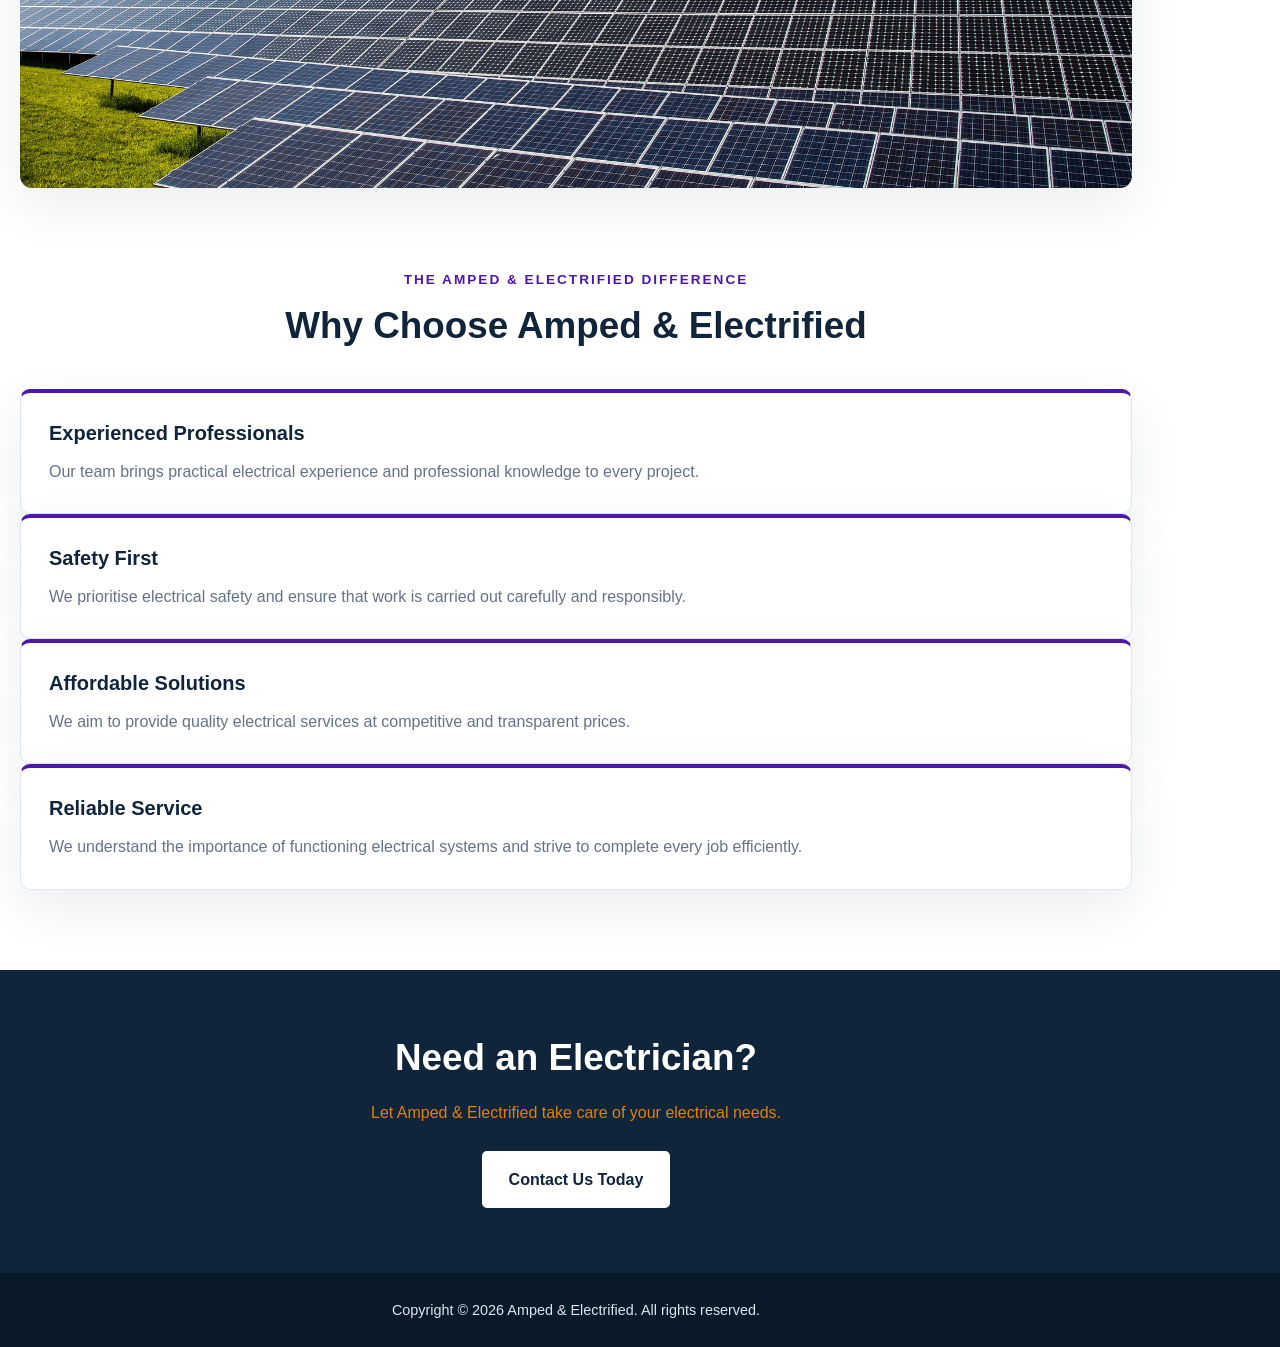
==== commit 59c8bc33: "updating contact form Updating the contact form and adding responsiveness and removed the .php form " ====
--- a/amped&electrified/index.html
+++ b/amped&electrified/index.html
@@ -5,7 +5,7 @@
     <meta name="viewport" content="width=device-width, initial-scale=1.0">
     <title>Homepage|Amped & Electrified</title>
 
-    <!-- This is the link to the CSS file that will style the website. Which allows us to control the appearance and layout of the HTML elements -->
+    <!-- This is the link to the CSS and javascript file that will style the website. Which allows us to control the appearance and layout of the HTML elements -->
     <link rel="stylesheet" href="css/style.css">
     <script src="https://code.jquery.com/jquery-3.7.1.min.js" defer></script>
     <script src="js/script.js" defer></script>
@@ -156,8 +156,11 @@
     <div class="container">
         <p>Copyright &copy; <span id="current-year">2026</span> Amped & Electrified. All rights reserved.</p>
     </div>
+</footer>
 
-</footer>
+
+<!-- Back to Top -->
+<button id="backToTopBtn" title="Go to top">↑</button>
 
 </body>
 </html>
--- a/amped&electrified/css/style.css
+++ b/amped&electrified/css/style.css
@@ -336,7 +336,7 @@
 }
 
 .cta-section p {
-    color: #dce5ef;
+    color: #e2810b;
     margin-bottom: 25px;
 }
 
@@ -369,108 +369,156 @@
     line-height: 1.7;
 }
 
-/* Form container */
-.quote-form-container {
+form {
     max-width: 850px;
-    margin: 0 auto;
-}
-
-.contact-form {
+    margin: 40px auto;
     padding: 35px;
-    background: var(--light-color);
-    border: 1px solid var(--border);
+    background: #01193a;
     border-radius: 12px;
-    box-shadow: var(--shadow);
-}
-
-.contact-form h2 {
-    margin-bottom: 25px;
-}
-
-/* Two-column form layout */
+    box-shadow: 0 5px 25px rgba(0, 0, 0, 0.10);
+    border-top: 5px solid #f5a623;
+}
+
+/* Form grid layout */
+
 .form-grid {
     display: grid;
-    grid-template-columns: repeat(2, minmax(0, 1fr));
+    grid-template-columns: repeat(2, 1fr);
     gap: 22px;
 }
 
 .form-group {
     display: flex;
     flex-direction: column;
-    min-width: 0;
 }
 
 .form-full {
     grid-column: 1 / -1;
 }
 
-/* Form labels */
-.contact-form label {
+/* Labels */
+
+.form-group label {
+    font-weight: 600;
+    font-size: 15px;
+    color: #d5c8c8;
     margin-bottom: 8px;
-    font-weight: 700;
-    color: var(--primary);
-}
-
-.contact-form label span,
+}
+
+.form-group label span,
 .form-note span {
-    color: #c62828;
-}
-
-/* Input fields, dropdown and message box */
-.contact-form input,
-.contact-form select,
-.contact-form textarea {
+    color: #e63946;
+    font-weight: bold;
+}
+
+/* Input fields */
+
+.form-group input,
+.form-group select,
+.form-group textarea {
     width: 100%;
-    padding: 13px 14px;
-    border: 1px solid #cbd5df;
+    padding: 13px 15px;
+    border: 1px solid #cccccc;
     border-radius: 6px;
-    background-color: #f9fbfd;
-    color: var(--text);
-    font: inherit;
-    font-size: 0.95rem;
+    background: #f9f9f9;
+    font-family: inherit;
+    font-size: 14px;
+    color: #333333;
+    transition: all 0.3s ease;
     box-sizing: border-box;
-    transition: border-color 0.2s ease,
-                box-shadow 0.2s ease;
-}
-
-.contact-form input,
-.contact-form select {
-    min-height: 48px;
-}
-
-.contact-form textarea {
-    min-height: 150px;
+}
+
+/* Focus effects */
+
+.form-group input:focus,
+.form-group select:focus,
+.form-group textarea:focus {
+    outline: none;
+    border-color: #f5a623;
+    background: #ffffff;
+    box-shadow: 0 0 0 3px rgba(245, 166, 35, 0.18);
+}
+
+/* Placeholder text */
+
+.form-group input::placeholder,
+.form-group textarea::placeholder {
+    color: #999999;
+}
+
+/* Textarea */
+
+.form-group textarea {
     resize: vertical;
-}
-
-.contact-form input:focus,
-.contact-form select:focus,
-.contact-form textarea:focus {
-    outline: none;
-    border-color: var(--secondary);
-    background-color: var(--white);
-    box-shadow: 0 0 0 3px rgba(23, 105, 170, 0.15);
-}
-
-/* Required-field note */
+    min-height: 140px;
+}
+
+/* Select dropdown */
+
+.form-group select {
+    cursor: pointer;
+}
+
+/* Validation feedback */
+
+.form-group input:invalid:not(:placeholder-shown) {
+    border-color: #dc3545;
+}
+
+.form-group input:valid {
+    border-color: #28a745;
+}
+
+.field-error {
+    color: #dc3545;
+    font-size: 12px;
+    margin-top: 5px;
+}
+
+/* Form note */
+
 .form-note {
+    font-size: 13px;
+    color: #666666;
     margin: 20px 0;
-    color: var(--muted);
-    font-size: 0.9rem;
 }
 
 /* Submit button */
-.contact-form .form-submit {
+
+.form-submit {
+    display: inline-block;
     width: 100%;
-    min-height: 50px;
-    font: inherit;
-    font-weight: 700;
+    padding: 15px 20px;
+    background: #f5a623;
+    color: #111111;
+    border: none;
+    border-radius: 6px;
+    font-size: 16px;
+    font-weight: bold;
     cursor: pointer;
-}
-
-.contact-form .form-submit:hover {
-    background-color: var(--secondary);
-    color: var(--white);
+    transition: all 0.3s ease;
+}
+
+/* Button hover effect */
+
+.form-submit:hover {
+    background: #222222;
+    color: #ffffff;
+    transform: translateY(-2px);
+    box-shadow: 0 5px 15px rgba(0, 0, 0, 0.2);
+}
+
+/* Button click effect */
+
+.form-submit:active {
+    transform: translateY(0);
+}
+
+/* Keyboard accessibility */
+
+.form-submit:focus-visible {
+    outline: 3px solid #f5a623;
+    outline-offset: 3px;
 }
 
 /* Responsive design for mobile devices */
@@ -701,4 +749,25 @@
     gap: 28px;
 }
 
-
+#backToTopBtn {
+  display: none; /* Hidden by default */
+  position: fixed; /* Fixed/sticky position */
+  bottom: 20px; /* Place the button at the bottom of the page */
+  right: 30px; /* Place the button 30px from the right */
+  z-index: 99; /* Make sure it does not overlap */
+  border: none; /* Remove borders */
+  outline: none; /* Remove outline */
+  background-color: #ea9d04; /* Set a background color */
+  color: white; /* Text color */
+  cursor: pointer; /* Add a mouse pointer on hover */
+  padding: 15px; /* Some padding */
+  border-radius: 50%; /* Make it circular */
+  font-size: 18px; /* Increase font size */
+  width: 50px;
+  height: 50px;
+  transition: background-color 0.3s, opacity 0.3s; /* Smooth transitions */
+}
+
+#backToTopBtn:hover {
+  background-color: #d1c2ae; /* Darker background on hover */
+}
